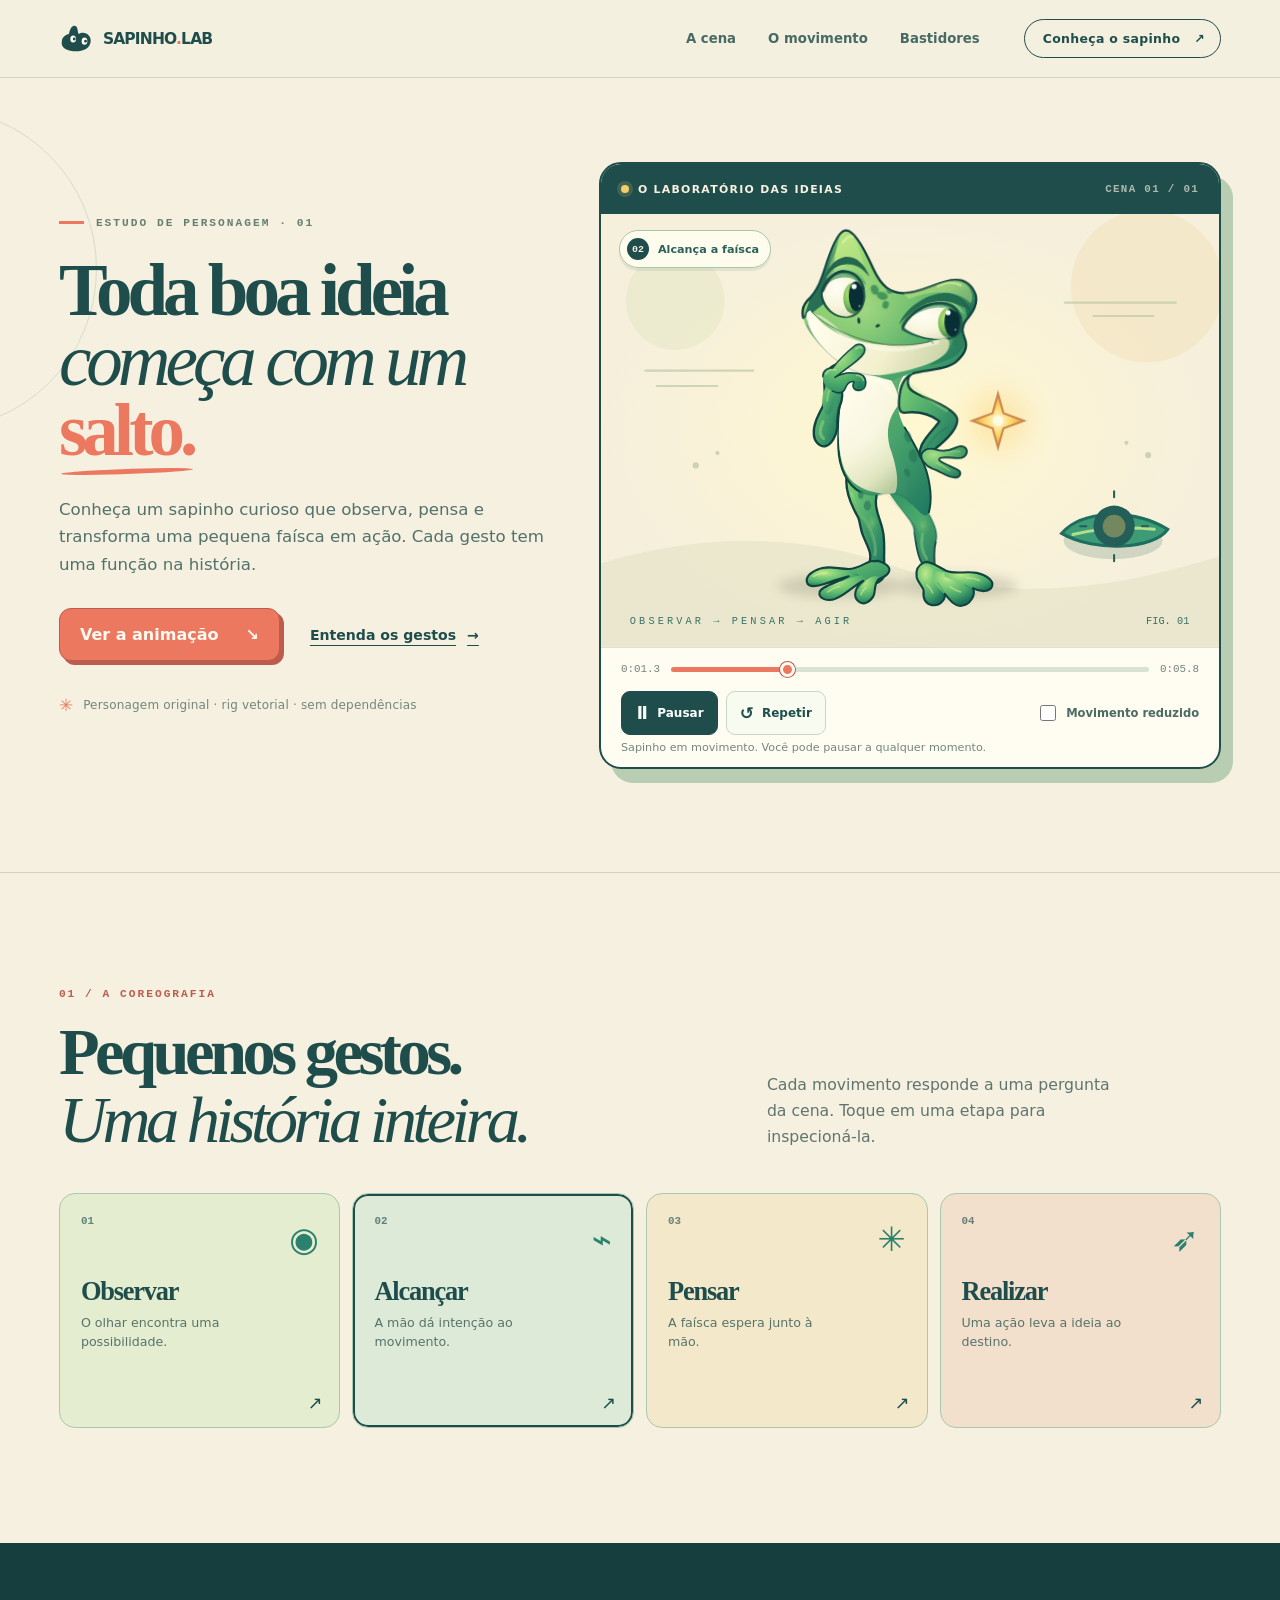
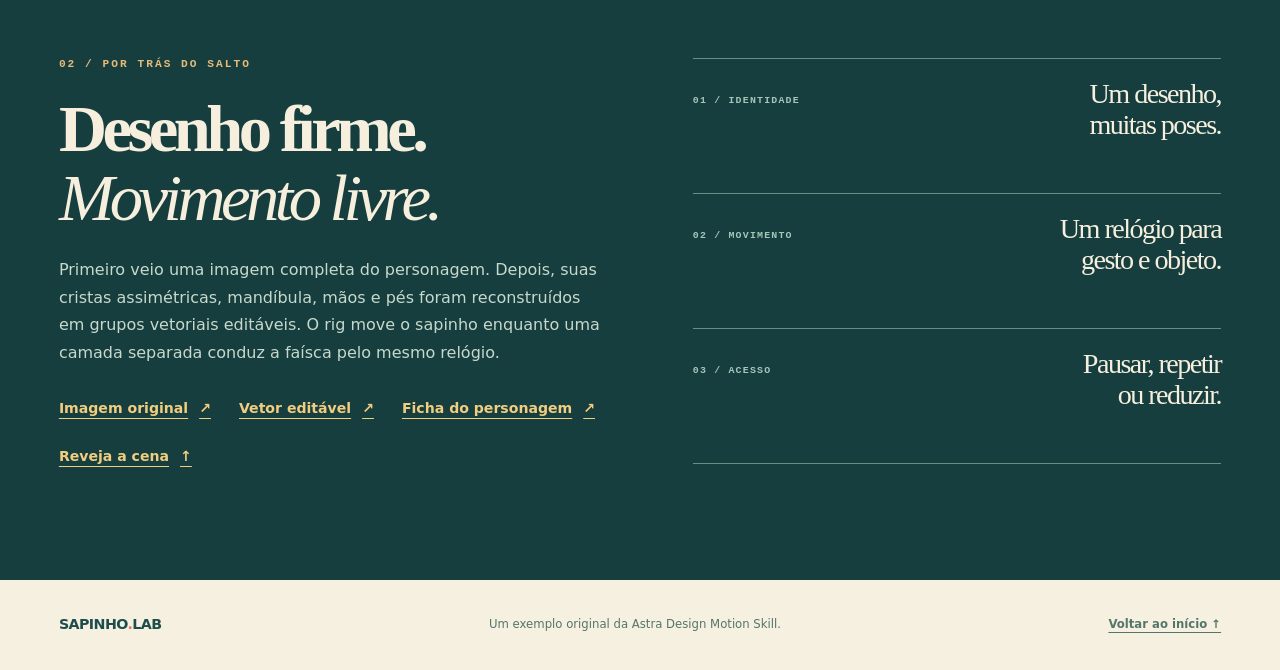
==== assets/frog-example/index.html @ 23b188a2 "Refine character fidelity gate and frog motion example" ====
<!doctype html>
<html lang="pt-BR">
  <head>
    <meta charset="utf-8" />
    <meta name="viewport" content="width=device-width, initial-scale=1" />
    <meta name="theme-color" content="#f5f0df" />
    <meta name="description" content="Exemplo interativo de um sapinho original animado com rig SVG, gestos narrativos e controles acessíveis." />
    <title>O Sapinho das Ideias — exemplo de personagem em movimento</title>
    <link rel="stylesheet" href="styles.css" />
    <script src="frog.js" defer></script>
  </head>
  <body>
    <div class="page-shell">
      <header class="site-header">
        <a class="brand" href="#inicio" aria-label="O Sapinho das Ideias, início">
          <svg class="brand-mark" viewBox="0 0 48 42" aria-hidden="true"><path d="M4 25 C4 18 10 15 14 14 C16 3 21 1 24 3 C27 5 26 12 28 14 C32 11 39 12 42 16 C47 21 45 31 38 35 C29 40 17 39 9 35 C5 33 3 29 4 25Z" fill="#1e4d4c"/><ellipse cx="20" cy="21" rx="4" ry="5" fill="#fffdf0"/><ellipse cx="36" cy="24" rx="4" ry="5" fill="#fffdf0"/><circle cx="21.5" cy="21" r="2" fill="#1e4d4c"/><circle cx="37.5" cy="24" r="2" fill="#1e4d4c"/></svg>
          <span>SAPINHO<span class="brand-dot">.</span>LAB</span>
        </a>
        <nav aria-label="Navegação da página">
          <a href="#cena">A cena</a>
          <a href="#historia">O movimento</a>
          <a href="#bastidores">Bastidores</a>
        </nav>
        <a class="header-link" href="#cena">Conheça o sapinho <span aria-hidden="true">↗</span></a>
      </header>

      <main id="inicio">
        <section class="hero" aria-labelledby="hero-title">
          <div class="hero-copy">
            <p class="eyebrow"><span class="eyebrow-line" aria-hidden="true"></span> ESTUDO DE PERSONAGEM · 01</p>
            <h1 id="hero-title">Toda boa ideia<br /><em>começa com um</em><br /><span>salto.</span></h1>
            <p class="hero-lead">Conheça um sapinho curioso que observa, pensa e transforma uma pequena faísca em ação. Cada gesto tem uma função na história.</p>
            <div class="hero-actions">
              <a class="primary-link" href="#cena">Ver a animação <span aria-hidden="true">↘</span></a>
              <a class="text-link" href="#historia">Entenda os gestos <span aria-hidden="true">→</span></a>
            </div>
            <p class="hero-note"><span class="note-star" aria-hidden="true">✳</span> Personagem original · rig vetorial · sem dependências</p>
          </div>

          <div class="demo-panel" id="cena" aria-labelledby="scene-title">
            <div class="panel-topline">
              <div class="panel-title"><span class="live-dot" aria-hidden="true"></span><span id="scene-title">O laboratório das ideias</span></div>
              <span class="panel-counter">CENA 01 / 01</span>
            </div>

            <div class="scene-frame" id="scene-frame">
              <svg id="frog-scene" viewBox="0 0 600 420" role="img" aria-labelledby="frog-title frog-desc" preserveAspectRatio="xMidYMid meet">
                <title id="frog-title">Sapinho premium animado</title>
                <desc id="frog-desc">Um sapinho original de cristas oculares assimétricas, corpo esguio e pés palmados pensa, alcança uma faísca e a lança até um alvo em forma de folha.</desc>
                <defs>
                  <radialGradient id="stage-glow"><stop offset="0" stop-color="#fff8d0"/><stop offset="1" stop-color="#f6efdc"/></radialGradient>
                  <linearGradient id="head-green" x1="0" x2="1" y1="0" y2="1"><stop offset="0" stop-color="#b4e987"/><stop offset="0.55" stop-color="#72ca8b"/><stop offset="1" stop-color="#4dab7e"/></linearGradient>
                  <linearGradient id="body-green" x1="0" x2="1" y1="0" y2="1"><stop offset="0" stop-color="#68c58a"/><stop offset="1" stop-color="#2f9475"/></linearGradient>
                  <radialGradient id="idea-glow"><stop offset="0" stop-color="#fffbe0"/><stop offset="0.5" stop-color="#ffd968"/><stop offset="1" stop-color="#e69a42"/></radialGradient>
                  <filter id="idea-halo" x="-150%" y="-150%" width="400%" height="400%"><feGaussianBlur stdDeviation="13"/></filter>
                  <filter id="floor-blur" x="-50%" y="-100%" width="200%" height="300%"><feGaussianBlur stdDeviation="8"/></filter>

                  <!-- PREMIUM_DEFS_START: generated from premium-frog.svg -->
<linearGradient id="head-fill" x1=".13" y1=".06" x2=".84" y2=".95"><stop stop-color="#c9ed8a"/><stop offset=".24" stop-color="#91d36f"/><stop offset=".64" stop-color="#5eb56b"/><stop offset="1" stop-color="#258d67"/></linearGradient>
    <linearGradient id="torso-fill" x1=".14" y1="0" x2=".9" y2="1"><stop stop-color="#7dc778"/><stop offset=".54" stop-color="#4aa56c"/><stop offset="1" stop-color="#217b61"/></linearGradient>
    <linearGradient id="limb-fill" x1="0" y1="0" x2=".94" y2="1"><stop stop-color="#82d575"/><stop offset=".53" stop-color="#49a66b"/><stop offset="1" stop-color="#176d60"/></linearGradient>
    <linearGradient id="right-leg-fill" x1=".1" y1="0" x2=".9" y2="1"><stop stop-color="#2b8d63"/><stop offset=".5" stop-color="#4aa96c"/><stop offset="1" stop-color="#277a60"/></linearGradient>
    <linearGradient id="right-inner-contour" gradientUnits="userSpaceOnUse" x1="0" y1="690" x2="0" y2="825"><stop stop-color="#10443f" stop-opacity="0"/><stop offset=".58" stop-color="#10443f" stop-opacity=".22"/><stop offset="1" stop-color="#10443f" stop-opacity=".9"/></linearGradient>
    <linearGradient id="cream-fill" gradientUnits="userSpaceOnUse" x1="345" y1="255" x2="650" y2="420"><stop stop-color="#fffdeb"/><stop offset=".53" stop-color="#f3f0ce"/><stop offset="1" stop-color="#c4d0a3"/></linearGradient>
    <linearGradient id="belly-fill" gradientUnits="userSpaceOnUse" x1="392" y1="472" x2="571" y2="640"><stop stop-color="#fffbe9"/><stop offset=".45" stop-color="#f2f0cf"/><stop offset=".79" stop-color="#d4dcae"/><stop offset="1" stop-color="#a9bf8b"/></linearGradient>
    <radialGradient id="eye-fill" cx=".36" cy=".32" r=".86"><stop stop-color="#fffef4"/><stop offset=".52" stop-color="#f8f5dc"/><stop offset="1" stop-color="#d8dcb7"/></radialGradient>
    <radialGradient id="iris-fill" cx=".35" cy=".34" r=".75"><stop stop-color="#bce47b"/><stop offset=".55" stop-color="#78bb59"/><stop offset="1" stop-color="#346d4b"/></radialGradient>
    <linearGradient id="lid-volume" x1="0" y1="0" x2="0" y2="1"><stop stop-color="#a5df8b"/><stop offset=".54" stop-color="#70bf75"/><stop offset="1" stop-color="#2a7959"/></linearGradient>
    <radialGradient id="head-relief" gradientUnits="userSpaceOnUse" cx="462" cy="233" r="328"><stop stop-color="#d4ee99" stop-opacity=".45"/><stop offset=".57" stop-color="#84c873" stop-opacity=".13"/><stop offset="1" stop-color="#115d52" stop-opacity=".55"/></radialGradient>
    <linearGradient id="left-crest-volume" gradientUnits="userSpaceOnUse" x1="352" y1="104" x2="459" y2="96"><stop stop-color="#0e594e" stop-opacity=".81"/><stop offset=".45" stop-color="#267d5e" stop-opacity=".46"/><stop offset="1" stop-color="#bde88b" stop-opacity="0"/></linearGradient>
    <linearGradient id="right-crest-volume" gradientUnits="userSpaceOnUse" x1="706" y1="251" x2="673" y2="157"><stop stop-color="#0b564c" stop-opacity=".72"/><stop offset=".56" stop-color="#2a7959" stop-opacity=".34"/><stop offset="1" stop-color="#bde88b" stop-opacity="0"/></linearGradient>
    <radialGradient id="hand-relief" gradientUnits="userSpaceOnUse" cx="393" cy="390" r="89"><stop stop-color="#c7ed93" stop-opacity=".63"/><stop offset=".54" stop-color="#7fd27d" stop-opacity=".12"/><stop offset="1" stop-color="#0f6a55" stop-opacity=".47"/></radialGradient>
    <radialGradient id="left-hand-fill" cx=".34" cy=".22" r=".9"><stop stop-color="#b8e888"/><stop offset=".48" stop-color="#62bc70"/><stop offset="1" stop-color="#20845f"/></radialGradient>
    <radialGradient id="left-finger-fill" cx=".27" cy=".22" r=".88"><stop stop-color="#c9ed98"/><stop offset=".53" stop-color="#63bc70"/><stop offset="1" stop-color="#1a795e"/></radialGradient>
    <radialGradient id="right-hand-fill" cx=".28" cy=".2" r=".9"><stop stop-color="#a4df86"/><stop offset=".52" stop-color="#58b06d"/><stop offset="1" stop-color="#277b60"/></radialGradient>
    <radialGradient id="toe-fill" cx=".33" cy=".2" r=".82"><stop stop-color="#c4eb8b"/><stop offset=".31" stop-color="#83d17a"/><stop offset=".68" stop-color="#4dac6b"/><stop offset="1" stop-color="#1d755c"/></radialGradient>
    <radialGradient id="toe-shadow" cx=".48" cy=".15" r=".9"><stop stop-color="#0f6154" stop-opacity="0"/><stop offset=".52" stop-color="#175c50" stop-opacity=".08"/><stop offset="1" stop-color="#0c483f" stop-opacity=".42"/></radialGradient>
    <radialGradient id="knee-relief"><stop stop-color="#a8df80" stop-opacity=".65"/><stop offset=".55" stop-color="#74bf6e" stop-opacity=".23"/><stop offset="1" stop-color="#1e755d" stop-opacity="0"/></radialGradient>
    <radialGradient id="belly-light" gradientUnits="userSpaceOnUse" cx="453" cy="540" r="252"><stop stop-color="#fffef1" stop-opacity=".9"/><stop offset=".47" stop-color="#fffef1" stop-opacity=".46"/><stop offset="1" stop-color="#fffef1" stop-opacity="0"/></radialGradient>
    <filter id="ground-soft" x="-30%" y="-150%" width="160%" height="400%"><feGaussianBlur stdDeviation="14"/></filter>
    <path id="head-outline" d="M313 205 C341 181 352 148 366 106 C380 66 398 26 415 27 C437 26 462 76 483 126 C504 174 526 188 558 190 C606 193 652 158 692 159 C719 158 736 175 743 197 C750 221 735 242 718 262 C705 278 706 292 714 310 C722 333 711 350 690 368 C670 383 622 388 581 395 C557 399 541 406 528 413 C499 407 476 398 454 390 C426 379 397 366 374 345 C340 316 309 281 302 249 C298 230 301 218 313 205Z"/>
    <clipPath id="head-clip"><use href="#head-outline"/></clipPath>
    <clipPath id="foot-left-clip"><path d="M475 875 C457 881 443 895 419 895 C391 895 365 885 340 897 C318 906 309 919 313 930 C317 943 338 941 357 934 C376 927 402 919 419 914 C385 932 346 941 345 956 C343 971 365 980 387 971 C409 963 433 937 457 925 C435 941 430 966 445 978 C458 989 474 979 483 964 C489 951 483 932 497 920 C508 916 518 910 522 902 C529 889 509 877 494 874Z"/></clipPath>
    <clipPath id="foot-right-clip"><path d="M611 877 C594 885 589 900 592 915 C596 931 609 939 610 949 C608 969 615 983 632 986 C651 989 666 973 664 957 C679 975 691 990 707 987 C729 985 744 960 736 942 C756 953 780 952 785 936 C789 922 770 908 745 903 C718 898 690 908 667 898 C646 888 629 873 611 877Z"/></clipPath>
                <!-- PREMIUM_DEFS_END -->
                </defs>

                <rect width="600" height="420" fill="url(#stage-glow)"/>
                <path d="M0 339 Q150 294 285 342 T600 332 V420 H0Z" fill="#e8e5ca" opacity=".72"/>
                <circle cx="72" cy="84" r="48" fill="#e8eacb" opacity=".7"/>
                <circle cx="530" cy="70" r="74" fill="#f3e4bd" opacity=".58"/>
                <path d="M43 152H148 M54 167H113 M450 86H558 M478 99H536" stroke="#bec9a8" stroke-width="2" stroke-linecap="round" opacity=".7"/>
                <g fill="#b8c6aa" opacity=".7"><circle cx="92" cy="244" r="3"/><circle cx="113" cy="232" r="2"/><circle cx="510" cy="222" r="2"/><circle cx="531" cy="234" r="3"/></g>

                <g id="target" transform="translate(497 310)">
                  <circle id="target-glow" r="43" fill="#f8d46d" opacity=".7" filter="url(#idea-halo)"/>
                  <ellipse cy="7" rx="48" ry="18" fill="#215e56" opacity=".18"/>
                  <path d="M-50 0 C-30-23 20-24 53-4 C40 15-17 19-50 0Z" fill="#3d9b76" stroke="#1e6f60" stroke-width="3"/>
                  <path d="M-39 1 Q0-8 40-4" fill="none" stroke="#b3df8c" stroke-width="3" stroke-linecap="round"/>
                  <circle cx="1" cy="-7" r="20" fill="#245e59"/>
                  <circle id="target-core" cx="1" cy="-7" r="11" fill="#f4cd67" opacity="1"/>
                  <path d="M1-41V-35 M1 21V27 M-32-7H-26 M28-7H34" stroke="#275e58" stroke-width="2" stroke-linecap="round"/>
                </g>

                <!-- PREMIUM_CHARACTER_START: generated from premium-frog.svg -->
<g id="premium-position" transform="translate(81 5) scale(.38)">
<g id="ground-shadow" aria-hidden="true"><ellipse cx="397" cy="937" rx="158" ry="30" fill="#4b5147" opacity=".19" filter="url(#ground-soft)"/><ellipse cx="698" cy="937" rx="153" ry="30" fill="#4b5147" opacity=".19" filter="url(#ground-soft)"/></g>

  <g id="premium-character" data-viewbox="0 0 1024 1024">
  <g id="premium-leg-left" data-pivot-x="452" data-pivot-y="658">
    <path d="M412 664 C410 697 425 732 443 763 C449 779 448 793 456 810 C468 838 478 852 473 874 C470 887 458 892 455 907 C451 926 464 941 483 933 C506 926 515 911 511 890 C507 862 513 827 506 797 C500 765 484 744 488 716 C493 685 486 666 468 651Z" fill="url(#limb-fill)" stroke="#10443f" stroke-width="6" stroke-linejoin="round"/>
    <path d="M426 700 C429 727 447 756 462 773 C478 799 489 832 486 857" fill="none" stroke="#b3e885" stroke-width="8" stroke-linecap="round" opacity=".32"/>
    <ellipse cx="479" cy="776" rx="21" ry="31" fill="url(#knee-relief)" opacity=".56"/>
    <path d="M426 706 C437 737 459 758 472 787 C487 817 489 837 483 861 C475 833 463 811 447 780 C434 751 429 728 426 706Z" fill="#155e52" opacity=".18"/>
    <g id="premium-foot-left" data-pivot-x="476" data-pivot-y="890" transform="translate(0 -1)">
      <path id="foot-left-shape" d="M475 875 C457 881 443 895 419 895 C391 895 365 885 340 897 C318 906 309 919 313 930 C317 943 338 941 357 934 C376 927 402 919 419 914 C385 932 346 941 345 956 C343 971 365 980 387 971 C409 963 433 937 457 925 C435 941 430 966 445 978 C458 989 474 979 483 964 C489 951 483 932 497 920 C508 916 518 910 522 902 C529 889 509 877 494 874Z" fill="url(#limb-fill)"/>
      <g clip-path="url(#foot-left-clip)">
        <path d="M310 924 C316 903 348 894 380 896 C414 897 441 902 446 912 C421 926 381 939 346 941 C325 944 309 937 310 924Z" fill="url(#toe-fill)"/>
        <path d="M343 959 C349 943 386 931 426 917 C451 908 471 912 473 926 C463 943 430 971 398 979 C373 986 347 976 343 959Z" fill="url(#toe-fill)"/>
        <path d="M436 966 C439 941 463 918 484 913 C505 910 512 928 503 946 C496 962 488 983 469 986 C452 990 439 983 436 966Z" fill="url(#toe-fill)"/>
        <path d="M306 897 H530 V990 H306Z" fill="url(#toe-shadow)" opacity=".35"/>
        <path d="M329 914 Q347 905 363 907 M366 954 Q381 943 396 940 M451 960 Q455 949 463 943" fill="none" stroke="#dcf2a3" stroke-width="4.5" stroke-linecap="round" opacity=".51"/>
      </g>
      <path d="M475 875 C457 881 443 895 419 895 C391 895 365 885 340 897 C318 906 309 919 313 930 C317 943 338 941 357 934 C376 927 402 919 419 914 C385 932 346 941 345 956 C343 971 365 980 387 971 C409 963 433 937 457 925 C435 941 430 966 445 978 C458 989 474 979 483 964 C489 951 483 932 497 920 C508 916 518 910 522 902 C529 889 509 877 494 874Z" fill="none" stroke="#10443f" stroke-width="5.4" stroke-linejoin="round"/>
      <path d="M423 914 Q410 923 399 927 M463 925 Q452 935 445 945" fill="none" stroke="#205f51" stroke-width="3" stroke-linecap="round" opacity=".3"/>
    </g>
  </g>

  <g id="premium-leg-right" data-pivot-x="577" data-pivot-y="660">
    <path d="M508 680 C522 702 538 723 552 741 C571 764 590 782 586 801 C592 830 592 854 606 878 C616 896 605 909 611 924 C624 943 645 929 641 907 C638 879 635 848 641 824 C649 801 636 776 625 756 C623 726 626 686 606 661Z" fill="url(#right-leg-fill)"/>
    <path d="M508 690 C522 711 538 728 552 741 C571 764 590 782 586 801 C592 830 592 854 606 878 C616 896 605 909 611 924" fill="none" stroke="url(#right-inner-contour)" stroke-width="4.6" stroke-linecap="round"/>
    <path d="M641 907 C638 879 635 848 641 824" fill="none" stroke="#10443f" stroke-width="5" stroke-linecap="round" opacity=".85"/>
    <path d="M641 824 C647 805 639 780 625 756" fill="none" stroke="#125f50" stroke-width="5" stroke-linecap="round" opacity=".42"/>
    <path d="M607 805 Q601 844 618 866" fill="none" stroke="#b5e98c" stroke-width="8" stroke-linecap="round" opacity=".3"/>
    <ellipse cx="608" cy="782" rx="25" ry="34" fill="url(#knee-relief)" opacity=".61"/>
    <path d="M551 742 C575 763 595 783 597 805 C596 835 603 866 615 886 C602 871 590 849 588 819 C586 786 570 764 551 742Z" fill="#0e6456" opacity=".19"/>
    <g id="premium-foot-right" data-pivot-x="609" data-pivot-y="892" transform="translate(1 -1)">
      <path id="foot-right-shape" d="M611 877 C594 885 589 900 592 915 C596 931 609 939 610 949 C608 969 615 983 632 986 C651 989 666 973 664 957 C679 975 691 990 707 987 C729 985 744 960 736 942 C756 953 780 952 785 936 C789 922 770 908 745 903 C718 898 690 908 667 898 C646 888 629 873 611 877Z" fill="url(#limb-fill)"/>
      <g clip-path="url(#foot-right-clip)">
        <path d="M603 885 C619 881 639 891 650 909 C661 925 666 952 660 971 C654 992 627 997 613 979 C603 967 605 945 596 926 C586 907 591 891 603 885Z" fill="url(#toe-fill)"/>
        <path d="M634 898 C656 897 686 910 713 927 C732 939 746 957 739 970 C732 985 708 990 689 979 C669 967 650 943 634 928Z" fill="url(#toe-fill)"/>
        <path d="M663 896 C691 903 720 901 748 904 C775 907 795 925 786 941 C777 960 753 957 735 947 C714 936 687 922 663 913Z" fill="url(#toe-fill)"/>
        <path d="M586 876 H800 V991 H586Z" fill="url(#toe-shadow)" opacity=".33"/>
        <path d="M619 935 Q629 944 633 954 M678 939 Q691 949 704 952 M720 916 Q739 916 752 922" fill="none" stroke="#d9f0a0" stroke-width="4.5" stroke-linecap="round" opacity=".5"/>
      </g>
      <path d="M611 877 C594 885 589 900 592 915 C596 931 609 939 610 949 C608 969 615 983 632 986 C651 989 666 973 664 957 C679 975 691 990 707 987 C729 985 744 960 736 942 C756 953 780 952 785 936 C789 922 770 908 745 903 C718 898 690 908 667 898 C646 888 629 873 611 877Z" fill="none" stroke="#10443f" stroke-width="5.4" stroke-linejoin="round"/>
      <path d="M660 951 Q654 937 645 929 M735 948 Q725 938 716 934" fill="none" stroke="#1c5d50" stroke-width="3" stroke-linecap="round" opacity=".3"/>
    </g>
  </g>

  <g id="premium-body" data-pivot-x="511" data-pivot-y="543">
    <path d="M410 343 C392 361 393 393 395 438 C394 484 389 544 391 586 C393 635 413 678 447 697 C467 709 488 706 507 701 C535 693 559 705 578 726 C601 750 617 767 623 748 C632 715 627 682 618 649 C608 610 584 574 560 532 C540 496 538 463 543 433 C547 412 558 395 565 387 C532 378 491 362 459 354 C438 349 419 340 410 343Z" fill="url(#torso-fill)"/>
    <path d="M410 343 C392 361 393 393 395 438 C394 484 389 544 391 586 C393 635 413 678 447 697" fill="none" stroke="#10443f" stroke-width="5.5" stroke-linecap="round" stroke-linejoin="round"/>
    <path d="M623 748 C632 715 627 682 618 649 C608 610 584 574 560 532" fill="none" stroke="#10443f" stroke-width="5" stroke-linecap="round"/>
    <path d="M447 696 C469 706 490 706 507 701 C534 693 557 704 578 726" fill="none" stroke="#1d6754" stroke-width="7" stroke-linecap="round" opacity=".22"/>
    <path d="M406 366 C398 404 402 457 397 491" fill="none" stroke="#b4e88f" stroke-width="10" stroke-linecap="round" opacity=".28"/>
    <path d="M403 348 C427 343 466 356 497 382 C528 408 547 439 542 476 C519 508 511 538 522 582 C541 631 547 677 537 698 C524 704 502 702 483 697 C440 688 413 665 402 626 C388 579 391 526 396 477 C395 415 394 368 403 348Z" fill="url(#belly-fill)"/>
    <path d="M413 379 C444 364 473 374 500 398 C519 416 527 439 526 451 C499 417 453 385 413 379Z" fill="#fffef1" opacity=".38"/>
    <path d="M403 348 C427 343 466 356 497 382 C528 408 547 439 542 476 C519 508 511 538 522 582 C541 631 547 677 537 698 C524 704 502 702 483 697 C440 688 413 665 402 626 C388 579 391 526 396 477 C395 415 394 368 403 348Z" fill="url(#belly-light)" opacity=".64"/>
    <path d="M542 479 C522 509 511 542 523 584 C542 631 552 672 540 701 C552 706 560 711 566 716 C571 669 561 626 549 586 C536 547 538 515 551 488Z" fill="#4f9d6a" opacity=".13"/>
    <g id="body-spots" fill="#226e55" opacity=".58"><ellipse cx="568" cy="555" rx="9" ry="15" transform="rotate(-18 568 555)"/><ellipse cx="582" cy="604" rx="11" ry="17" transform="rotate(-8 582 604)"/><ellipse cx="567" cy="647" rx="7" ry="11" transform="rotate(-22 567 647)"/><ellipse cx="449" cy="704" rx="7" ry="11"/><ellipse cx="466" cy="732" rx="9" ry="13"/></g>
  </g>

  <g id="premium-arm-right" data-pivot-x="564" data-pivot-y="412">
    <path d="M583 394 C572 398 566 409 567 421 C567 435 579 444 600 455 C625 468 652 483 670 499 C682 510 686 521 683 529 C677 551 647 575 624 590 C607 604 596 620 586 614 C574 606 583 581 598 565 C617 543 632 532 638 523 C620 506 590 493 556 493 C540 495 536 485 541 457 C545 430 554 404 583 394Z" fill="url(#limb-fill)" stroke="#10443f" stroke-width="6" stroke-linejoin="round"/>
    <path d="M576 427 Q621 470 659 497" fill="none" stroke="#b9eb87" stroke-width="9" stroke-linecap="round" opacity=".3"/>
    <path d="M597 590 Q621 558 654 541" fill="none" stroke="#1c755e" stroke-width="5" stroke-linecap="round" opacity=".4"/>
    <g id="premium-hand-right" data-pivot-x="610" data-pivot-y="566">
      <path d="M585 602 C593 590 608 588 622 594 C640 602 656 601 674 594 C689 588 701 594 701 605 C701 617 689 623 676 621 C661 619 648 615 634 616 C628 617 626 621 633 626 C646 636 663 643 675 652 C684 660 677 672 664 670 C644 667 629 650 609 642 C591 633 581 614 585 602Z" fill="url(#right-hand-fill)" stroke="#10443f" stroke-width="4.7" stroke-linejoin="round"/>
      <path d="M638 616 Q657 617 673 621" fill="none" stroke="#1c6b55" stroke-width="2.4" stroke-linecap="round" opacity=".45"/>
      <path d="M651 603 Q670 602 683 605 M620 628 Q639 639 652 651" fill="none" stroke="#bce98d" stroke-width="3.5" stroke-linecap="round" opacity=".48"/>
    </g>
  </g>

  <g id="premium-arm-right-bridge" data-pivot-x="564" data-pivot-y="412" data-fingertip-x="719" data-fingertip-y="530" opacity="0">
    <path d="M550 394 C564 385 580 393 590 408 C608 433 622 452 641 468 C650 477 653 488 655 497 C671 502 685 508 701 514 C712 518 720 525 717 534 C714 544 703 545 691 539 C668 528 647 523 626 511 C599 496 573 466 554 439 C539 418 537 402 550 394Z" fill="url(#limb-fill)" stroke="#10443f" stroke-width="5.5" stroke-linejoin="round"/>
    <path d="M565 406 C580 426 606 465 637 480 C648 485 672 509 700 521" fill="none" stroke="#b8e989" stroke-width="8" stroke-linecap="round" opacity=".33"/>
    <path d="M621 480 C639 495 652 505 671 514" fill="none" stroke="#1b7259" stroke-width="3.5" stroke-linecap="round" opacity=".28"/>
    <g id="premium-hand-right-bridge" data-pivot-x="699" data-pivot-y="522">
      <path d="M686 515 C694 506 704 508 712 514 C721 510 731 516 731 524 C732 532 725 538 717 535 C714 537 716 541 721 546 C726 551 722 557 716 556 C708 555 703 549 698 543 C687 541 681 532 683 523 C683 519 684 517 686 515Z" fill="url(#right-hand-fill)" stroke="#10443f" stroke-width="4.3" stroke-linejoin="round"/>
      <path d="M692 515 Q701 510 712 518" fill="none" stroke="#c6ec93" stroke-width="3.5" stroke-linecap="round" opacity=".44"/>
    </g>
  </g>

  <g id="premium-arm-right-reach" data-pivot-x="564" data-pivot-y="412" data-fingertip-x="765" data-fingertip-y="422" opacity="0">
    <path d="M551 393 C566 385 581 394 594 410 C615 434 633 450 653 453 C674 455 697 439 719 422 C734 413 744 421 744 434 C744 446 735 452 720 458 C697 471 674 482 652 478 C624 474 602 457 579 443 C558 429 541 412 551 393Z" fill="url(#limb-fill)" stroke="#10443f" stroke-width="5.5" stroke-linejoin="round"/>
    <path d="M570 406 C596 434 629 457 653 460 C680 460 704 443 729 430" fill="none" stroke="#b6e88a" stroke-width="8" stroke-linecap="round" opacity=".4"/>
    <path d="M597 451 C620 469 642 481 664 475" fill="none" stroke="#16664f" stroke-width="5" stroke-linecap="round" opacity=".28"/>
    <g id="premium-hand-right-reach" data-pivot-x="725" data-pivot-y="434">
      <path d="M709 424 C718 413 730 410 741 415 C749 410 761 415 765 423 C769 431 761 438 753 437 C750 439 753 443 759 448 C765 453 765 458 760 461 C753 464 746 455 741 450 C731 454 719 451 712 442 C707 436 706 429 709 424Z" fill="url(#right-hand-fill)" stroke="#10443f" stroke-width="4.5" stroke-linejoin="round"/>
      <path d="M717 422 Q732 415 748 421" fill="none" stroke="#c6ec93" stroke-width="4" stroke-linecap="round" opacity=".46"/>
    </g>
  </g>

  <g id="premium-arm-left" data-pivot-x="391" data-pivot-y="374">
    <path d="M386 371 C365 378 353 397 354 418 C354 441 359 458 350 480 C337 505 326 527 328 551 C329 569 343 583 357 581 C373 578 386 554 388 532 C387 509 390 485 398 466 C404 443 397 420 389 397 C386 385 386 376 386 371Z" fill="url(#limb-fill)" stroke="#10443f" stroke-width="6" stroke-linejoin="round"/>
    <path d="M370 402 Q358 430 361 450 M351 519 Q337 551 353 561" fill="none" stroke="#b9e988" stroke-width="8" stroke-linecap="round" opacity=".36"/>
  </g>

  <g id="premium-head" data-pivot-x="505" data-pivot-y="372">
    <use href="#head-outline" fill="url(#head-fill)"/>
    <use href="#head-outline" fill="url(#head-relief)"/>
    <path d="M302 248 C298 230 301 218 313 205 C341 181 352 148 366 106 C380 66 398 26 415 27 C437 26 462 76 483 126 C504 174 526 188 558 190 C606 193 652 158 692 159 C719 158 736 175 743 197 C750 221 735 242 718 262 C705 278 706 292 714 310 C722 333 711 350 690 368 C663 388 616 387 581 395" fill="none" stroke="#103f3d" stroke-width="6" stroke-linecap="round" stroke-linejoin="round"/>
    <g clip-path="url(#head-clip)">
      <path d="M301 253 C332 178 349 87 404 30 C379 95 376 148 397 186 C370 200 338 229 301 253Z" fill="url(#left-crest-volume)"/>
      <path d="M555 192 C619 171 681 149 719 166 C749 179 753 220 718 268 C728 225 698 193 657 191 C618 191 583 202 555 192Z" fill="url(#right-crest-volume)"/>
      <path d="M363 145 C377 93 407 41 425 40 C442 42 451 85 461 123 C432 92 401 111 379 173Z" fill="#d0ef8f" opacity=".35"/>
      <path d="M559 190 C618 164 673 149 704 161 C730 173 741 199 731 219 C696 184 639 180 573 205Z" fill="#d4ed8a" opacity=".42"/>
      <path d="M329 271 C348 326 395 360 434 376 L391 379 C349 347 309 305 301 264Z" fill="#155e55" opacity=".3"/>
      <path d="M689 254 C698 284 722 304 709 330 C695 357 657 369 619 377 L664 348 C690 323 681 289 689 254Z" fill="#145c51" opacity=".38"/>
      <g id="head-spots" fill="#287e52" opacity=".72"><ellipse cx="486" cy="180" rx="10" ry="13" transform="rotate(-24 486 180)"/><ellipse cx="505" cy="196" rx="14" ry="10" transform="rotate(18 505 196)"/><ellipse cx="526" cy="180" rx="9" ry="11" transform="rotate(32 526 180)"/><ellipse cx="513" cy="219" rx="8" ry="10" transform="rotate(17 513 219)"/><ellipse cx="680" cy="286" rx="7" ry="10"/><ellipse cx="698" cy="300" rx="8" ry="12"/><ellipse cx="692" cy="318" rx="7" ry="9"/></g>
    </g>
    <path d="M354 161 C363 126 382 102 407 96 C436 89 461 112 473 146 C452 120 434 111 410 114 C385 116 366 134 354 161Z" fill="#1b5f4b" opacity=".93"/>
    <path d="M356 173 C367 137 389 117 413 120 C439 123 459 143 464 169 C448 147 429 136 407 137 C384 138 368 153 356 173Z" fill="url(#lid-volume)" opacity=".95"/>
    <path d="M546 270 C563 228 615 194 659 192 C692 190 723 209 731 240 C706 223 681 212 649 216 C604 221 571 242 546 270Z" fill="#1f684f" opacity=".92"/>
    <path d="M551 272 C572 236 617 212 654 212 C681 211 705 224 716 247 C688 229 666 225 638 228 C603 232 572 249 551 272Z" fill="url(#lid-volume)" opacity=".85"/>
    <g id="premium-eye-left" data-pivot-x="402" data-pivot-y="190">
      <path d="M349 177 C362 143 390 126 412 129 C446 132 464 164 462 199 C458 230 441 250 412 251 C384 251 361 233 352 211 C346 196 346 188 349 177Z" fill="#164e43" opacity=".88"/>
      <path d="M355 179 C366 149 388 137 409 138 C438 140 455 166 454 195 C453 223 436 246 413 247 C388 247 369 232 358 209 C353 198 351 188 355 179Z" fill="url(#eye-fill)"/>
      <g id="premium-pupil-left"><ellipse cx="427" cy="200" rx="25" ry="39" fill="url(#iris-fill)"/><ellipse cx="435" cy="195" rx="19" ry="38" fill="#092f36"/><circle cx="430" cy="170" r="6.5" fill="#fff"/><circle cx="443" cy="220" r="2.5" fill="#d7efd4" opacity=".62"/></g>
      <path d="M353 179 C367 149 388 134 411 135 C437 137 453 157 456 177 C444 154 426 147 409 147 C383 147 364 161 353 179Z" fill="#4d9e62" opacity=".77"/>
      <path id="premium-lid-left" d="M350 185 C365 133 427 123 450 172 C442 173 432 178 421 185 C397 193 372 192 350 185Z" fill="#7ac77a" stroke="#175947" stroke-width="4" opacity="0"/>
    </g>
    <g id="premium-eye-right" data-pivot-x="608" data-pivot-y="253">
      <path d="M552 275 C570 234 618 210 662 214 C697 217 711 247 710 277 C707 305 678 316 639 312 C602 309 570 296 553 284Z" fill="#185044" opacity=".84"/>
      <path d="M560 273 C578 239 620 219 660 223 C687 227 701 249 700 274 C697 300 674 310 639 308 C604 305 576 292 561 280Z" fill="url(#eye-fill)"/>
      <g id="premium-pupil-right"><ellipse cx="670" cy="267" rx="27" ry="38" fill="url(#iris-fill)"/><ellipse cx="679" cy="266" rx="20" ry="37" fill="#092f36"/><circle cx="669" cy="241" r="6.5" fill="#fff"/><circle cx="687" cy="285" r="2.5" fill="#d7efd4" opacity=".62"/></g>
      <path d="M554 275 C573 236 617 215 660 217 C685 218 704 232 707 251 C687 233 663 226 639 229 C601 233 573 251 554 275Z" fill="#3b9b62" opacity=".66"/>
      <path id="premium-lid-right" d="M559 274 C582 228 649 210 700 250 C666 253 627 263 594 277 C576 283 563 281 559 274Z" fill="#65b86e" stroke="#175947" stroke-width="4" opacity="0"/>
    </g>
    <path d="M354 181 C370 143 393 128 414 132 C437 135 451 151 458 177" fill="none" stroke="#153d3b" stroke-width="5.4" stroke-linecap="round" opacity=".82"/>
    <path d="M558 274 C583 231 629 214 659 218 C681 220 697 233 703 255" fill="none" stroke="#153d3b" stroke-width="5.4" stroke-linecap="round" opacity=".82"/>
    <path id="premium-jaw" d="M321 230 C365 291 437 318 526 322 C574 324 598 321 624 315 C638 311 656 306 668 309 C677 312 676 331 665 344 C642 369 596 381 554 390 C529 395 509 397 489 399 C450 399 421 385 388 360 C351 331 318 291 312 258 C308 240 312 231 321 230Z" fill="url(#cream-fill)"/>
    <path id="premium-jaw-outline" d="M312 254 C316 289 351 332 388 360 C419 385 449 399 489 399" fill="none" stroke="#145047" stroke-width="2.5" stroke-linecap="round" opacity=".3"/>
    <path d="M326 244 C349 242 372 268 398 289 C436 318 480 332 537 334 C575 335 614 324 644 317" fill="none" stroke="#fffef0" stroke-width="9" stroke-linecap="round" opacity=".5"/>
    <g id="premium-mouth"><path d="M323 233 C366 275 435 311 526 322 C574 324 599 321 622 315" fill="none" stroke="#526e49" stroke-width="2.4" stroke-linecap="round"/><path d="M620 315 Q628 309 632 319" fill="none" stroke="#415f42" stroke-width="2.1" stroke-linecap="round"/></g>
    <g id="premium-mouth-aha" opacity="0"><path d="M517 335 C523 325 545 324 555 334 C564 343 562 361 550 371 C540 379 524 374 518 363 C513 353 513 344 517 335Z" fill="#174940" stroke="#496a48" stroke-width="2.8"/><path d="M526 360 Q538 368 552 359 Q550 371 540 373 Q531 373 526 360Z" fill="#d9917d" opacity=".86"/><path d="M521 339 Q526 333 532 333" fill="none" stroke="#aacb9a" stroke-width="2.8" stroke-linecap="round" opacity=".7"/></g>
    <path id="premium-mouth-think" d="M509 345 Q535 351 553 341" fill="none" stroke="#174840" stroke-width="4" stroke-linecap="round" opacity="0"/>
    <g id="premium-mouth-grin" opacity="0"><path d="M485 334 Q538 374 590 335 Q577 377 540 383 Q506 376 485 334Z" fill="#174840"/><path d="M496 341 Q539 358 579 340" fill="none" stroke="#fffce9" stroke-width="6" stroke-linecap="round"/></g>
    <g id="premium-nostrils" fill="#194b42"><ellipse cx="444" cy="258" rx="4" ry="8" transform="rotate(-5 444 258)"/><ellipse cx="492" cy="272" rx="6" ry="4" transform="rotate(-24 492 272)"/></g>
    <path d="M406 58 Q420 39 431 43 M647 174 Q682 158 706 173" fill="none" stroke="#e2f7ae" stroke-width="6" stroke-linecap="round" opacity=".58"/>
  </g>

  <g id="premium-forearm-left" data-pivot-x="360" data-pivot-y="475">
    <path d="M353 486 C345 466 349 442 361 425 C368 416 376 414 383 418 C393 424 392 434 386 447 C379 466 378 490 366 500 C359 504 355 496 353 486Z" fill="url(#limb-fill)"/>
    <path d="M361 465 Q363 441 374 425" fill="none" stroke="#c2eb8f" stroke-width="6" stroke-linecap="round" opacity=".37"/>
  </g>

  <g id="premium-hand-left" data-pivot-x="417" data-pivot-y="394">
    <path id="premium-hand-left-shape" d="M350 403 C350 389 361 380 374 382 C390 361 415 337 431 324 C443 315 455 321 457 332 C459 344 444 356 428 369 C411 382 393 396 381 405 C399 394 417 391 434 394 C452 396 460 405 460 417 C460 430 453 438 442 438 C430 438 423 428 430 416 C417 413 411 423 407 434 C402 446 388 447 375 440 C358 432 350 419 350 403Z" fill="url(#left-hand-fill)"/>
    <path d="M350 403 C350 389 361 380 374 382 C390 361 415 337 431 324 C443 315 455 321 457 332 C459 344 444 356 428 369 C411 382 393 396 381 405 C399 394 417 391 434 394 C452 396 460 405 460 417 C460 430 453 438 442 438 C430 438 423 428 430 416 C417 413 411 423 407 434 C402 446 388 447 375 440" fill="none" stroke="#10443f" stroke-width="4" stroke-linecap="round" stroke-linejoin="round"/>
    <path d="M432 417 C441 409 453 419 453 427 C452 435 442 439 436 433 C432 430 430 423 432 417Z" fill="#165f4c" opacity=".23"/>
    <path d="M357 397 C364 387 374 383 383 386 M434 332 Q442 324 450 330 M436 399 Q450 399 454 412" fill="none" stroke="#d7ef9e" stroke-width="4" stroke-linecap="round" opacity=".54"/>
  </g>
  </g>
                </g>
                <!-- PREMIUM_CHARACTER_END -->

                <g id="spark" transform="translate(497 303) scale(.72)">
                  <circle r="26" fill="#ffce60" opacity=".38" filter="url(#idea-halo)"/>
                  <path d="M0-25 L5-7 L24 0 L5 7 L0 25 L-5 7 L-24 0 L-5-7Z" fill="url(#idea-glow)" stroke="#cc8950" stroke-width="2"/>
                  <circle r="5" fill="#fffbe1"/>
                </g>
                <g id="spark-bursts" stroke="#e6a348" stroke-width="3" stroke-linecap="round" opacity="0"><path d="M497 260v-11 M497 348v11 M453 303h-11 M541 303h11 M466 272l-9-9 M528 334l9 9 M528 272l9-9 M466 334l-9 9"/></g>
                <g class="scene-caption">
                  <text x="28" y="398" fill="#397267" font-family="monospace" font-size="10" letter-spacing="3">OBSERVAR → PENSAR → AGIR</text>
                  <text x="571" y="398" text-anchor="end" fill="#397267" font-family="monospace" font-size="10">FIG. 01</text>
                </g>
              </svg>
              <div class="beat-chip" id="beat-chip"><span class="chip-index">05</span><span id="beat-text">A ideia encontra seu lugar</span></div>
            </div>

            <div class="timeline-row">
              <span class="time-label" id="current-time">0:05.8</span>
              <input id="scrub" class="scrub" type="range" min="0" max="5800" step="10" value="5800" aria-label="Posição da animação" />
              <span class="time-label">0:05.8</span>
            </div>
            <div class="player-controls">
              <div class="player-actions">
                <button type="button" class="control primary-control" id="play-toggle" aria-label="Reproduzir animação"><span id="play-icon" aria-hidden="true">▶</span><span id="play-label">Reproduzir</span></button>
                <button type="button" class="control" id="replay"><span aria-hidden="true">↺</span><span>Repetir</span></button>
              </div>
              <label class="reduced-label" for="reduced"><input id="reduced" type="checkbox" /><span>Movimento reduzido</span></label>
            </div>
            <p class="player-status" id="player-status" aria-live="polite">A pose final está visível. Ative JavaScript para reproduzir.</p>
          </div>
        </section>

        <section class="story-section" id="historia" aria-labelledby="story-title">
          <div class="section-heading"><span class="section-kicker">01 / A COREOGRAFIA</span><h2 id="story-title">Pequenos gestos.<br /><em>Uma história inteira.</em></h2><p>Cada movimento responde a uma pergunta da cena. Toque em uma etapa para inspecioná-la.</p></div>
          <div class="beat-grid">
            <button class="beat-card" type="button" data-seek="350"><span class="beat-number">01</span><span class="beat-symbol" aria-hidden="true">◉</span><strong>Observar</strong><span>O olhar encontra uma possibilidade.</span><span class="beat-arrow" aria-hidden="true">↗</span></button>
            <button class="beat-card" type="button" data-seek="1600"><span class="beat-number">02</span><span class="beat-symbol" aria-hidden="true">⌁</span><strong>Alcançar</strong><span>A mão dá intenção ao movimento.</span><span class="beat-arrow" aria-hidden="true">↗</span></button>
            <button class="beat-card" type="button" data-seek="2550"><span class="beat-number">03</span><span class="beat-symbol" aria-hidden="true">✳</span><strong>Pensar</strong><span>A faísca espera junto à mão.</span><span class="beat-arrow" aria-hidden="true">↗</span></button>
            <button class="beat-card" type="button" data-seek="4850"><span class="beat-number">04</span><span class="beat-symbol" aria-hidden="true">➶</span><strong>Realizar</strong><span>Uma ação leva a ideia ao destino.</span><span class="beat-arrow" aria-hidden="true">↗</span></button>
          </div>
        </section>

        <section class="method-section" id="bastidores" aria-labelledby="method-title">
          <div class="method-copy"><span class="section-kicker">02 / POR TRÁS DO SALTO</span><h2 id="method-title">Desenho firme.<br /><em>Movimento livre.</em></h2><p>Primeiro veio uma imagem completa do personagem. Depois, suas cristas assimétricas, mandíbula, mãos e pés foram reconstruídos em grupos vetoriais editáveis. O rig move o sapinho enquanto uma camada separada conduz a faísca pelo mesmo relógio.</p><div class="method-links"><a class="text-link" href="concept-master.png">Imagem original <span aria-hidden="true">↗</span></a><a class="text-link" href="premium-frog.svg">Vetor editável <span aria-hidden="true">↗</span></a><a class="text-link" href="character-sheet.svg">Ficha do personagem <span aria-hidden="true">↗</span></a><a class="text-link" href="#cena">Reveja a cena <span aria-hidden="true">↑</span></a></div></div>
          <div class="method-facts" aria-label="Decisões da animação"><div><span>01 / IDENTIDADE</span><strong>Um desenho,<br />muitas poses.</strong></div><div><span>02 / MOVIMENTO</span><strong>Um relógio para<br />gesto e objeto.</strong></div><div><span>03 / ACESSO</span><strong>Pausar, repetir<br />ou reduzir.</strong></div></div>
        </section>
      </main>

      <footer class="site-footer"><span>SAPINHO<span class="brand-dot">.</span>LAB</span><span>Um exemplo original da Astra Design Motion Skill.</span><a href="#inicio">Voltar ao início ↑</a></footer>
    </div>
    <noscript><p class="noscript-note">O personagem permanece visível; ative JavaScript para reproduzir a animação.</p></noscript>
  </body>
</html>
---- assets/frog-example/styles.css ----
:root {
  color-scheme: light;
  --ink: #1e4d4c;
  --ink-deep: #163e3e;
  --muted: #607570;
  --paper: #f5f0df;
  --paper-light: #fffcf2;
  --line: #ccd5bf;
  --coral: #ec785f;
  --coral-dark: #bb5c4e;
  --mint: #cce5bf;
  --sun: #f3cd6d;
  --round: 22px;
}

* { box-sizing: border-box; }
html { scroll-behavior: smooth; }
body { margin: 0; background: var(--paper); color: var(--ink); font-family: Inter, ui-sans-serif, system-ui, -apple-system, BlinkMacSystemFont, "Segoe UI", sans-serif; }
button, input { font: inherit; }
button { cursor: pointer; }
a { color: inherit; }
a, button, input { -webkit-tap-highlight-color: transparent; }
:focus-visible { outline: 3px solid var(--coral); outline-offset: 4px; }
::selection { background: var(--sun); color: var(--ink-deep); }

.page-shell { max-width: 1600px; margin: 0 auto; overflow: clip; }
.site-header { display: flex; align-items: center; gap: 44px; min-height: 78px; padding: 0 clamp(20px, 4.6vw, 72px); border-bottom: 1px solid var(--line); background: rgba(245, 240, 223, .93); position: relative; z-index: 2; }
.brand { display: inline-flex; align-items: center; gap: 10px; text-decoration: none; font-size: .97rem; font-weight: 900; letter-spacing: -.055em; white-space: nowrap; }
.brand-dot { color: var(--coral); }
.brand-mark { width: 34px; height: 30px; display: block; flex: none; }
.site-header nav { display: flex; gap: clamp(22px, 2.5vw, 42px); margin-left: auto; }
.site-header nav a { position: relative; padding: 12px 0; text-decoration: none; font-size: .83rem; font-weight: 700; color: #476b64; }
.site-header nav a::after { content: ""; position: absolute; left: 0; right: 100%; height: 2px; bottom: 5px; background: var(--coral); transition: right .22s ease; }
.site-header nav a:hover::after, .site-header nav a:focus-visible::after { right: 0; }
.header-link { display: inline-flex; align-items: center; gap: 14px; text-decoration: none; font-size: .78rem; letter-spacing: .025em; font-weight: 800; border: 1px solid var(--ink); border-radius: 99px; padding: 11px 15px 11px 18px; transition: background .2s ease, color .2s ease, transform .2s ease; white-space: nowrap; }
.header-link:hover, .header-link:focus-visible { background: var(--ink); color: var(--paper-light); transform: translateY(-2px); }

.hero { display: grid; grid-template-columns: minmax(330px, .88fr) minmax(540px, 1.12fr); align-items: center; gap: clamp(24px, 4vw, 72px); padding: clamp(40px, 6.6vw, 108px) clamp(20px, 4.6vw, 72px) clamp(72px, 8vw, 120px); position: relative; }
.hero::before { content: ""; position: absolute; width: 320px; height: 320px; left: -225px; top: 30px; border: 1px solid #d5dec5; border-radius: 50%; pointer-events: none; }
.hero-copy { position: relative; z-index: 1; }
.eyebrow, .section-kicker { font-family: ui-monospace, SFMono-Regular, Menlo, Consolas, monospace; font-size: .7rem; letter-spacing: .18em; font-weight: 800; }
.eyebrow { display: flex; align-items: center; gap: 12px; margin: 0 0 27px; color: #647f70; }
.eyebrow-line { width: 25px; height: 3px; background: var(--coral); }
h1, h2, p { margin-top: 0; }
h1, h2 { font-family: Georgia, "Times New Roman", serif; font-weight: 700; letter-spacing: -.068em; }
h1 { font-size: clamp(3.35rem, 5.7vw, 6.55rem); line-height: .96; margin-bottom: 30px; }
h1 em, h2 em { font-weight: 400; }
h1 span { display: inline-block; color: var(--coral); position: relative; }
h1 span::after { content: ""; position: absolute; left: 2px; right: 0; bottom: -.12em; height: .075em; background: currentColor; border-radius: 50%; transform: rotate(-2deg); }
.hero-lead { max-width: 510px; color: #52716b; font-size: clamp(1rem, 1.3vw, 1.19rem); line-height: 1.65; margin-bottom: 30px; }
.hero-actions { display: flex; align-items: center; gap: 30px; flex-wrap: wrap; margin-bottom: 34px; }
.primary-link { display: inline-flex; align-items: center; gap: 27px; background: var(--coral); border: 1px solid var(--coral-dark); border-radius: 12px; color: #fffaf1; font-weight: 800; text-decoration: none; padding: 16px 20px; box-shadow: 4px 4px 0 #bb5c4e; transition: transform .2s ease, box-shadow .2s ease, background .2s ease; }
.primary-link:hover, .primary-link:focus-visible { transform: translate(2px, 2px); box-shadow: 2px 2px 0 #bb5c4e; background: #e86d55; }
.primary-link span, .text-link span { display: inline-block; transition: transform .2s ease; }
.primary-link:hover span, .primary-link:focus-visible span { transform: translate(2px, 2px); }
.text-link { display: inline-flex; align-items: center; gap: 11px; font-weight: 800; font-size: .88rem; text-decoration-thickness: 1px; text-underline-offset: 5px; }
.text-link:hover span, .text-link:focus-visible span { transform: translateX(4px); }
.hero-note { display: flex; align-items: center; gap: 10px; margin: 0; color: #71877e; font-size: .75rem; letter-spacing: .015em; }
.note-star { color: var(--coral); font-size: 1.05rem; }

.demo-panel { border: 2px solid var(--ink); border-radius: var(--round); background: var(--paper-light); box-shadow: 12px 14px 0 #b8cdb1; min-width: 0; overflow: hidden; scroll-margin-top: 20px; }
.panel-topline { min-height: 50px; background: var(--ink); color: #f8f1df; display: flex; align-items: center; justify-content: space-between; gap: 15px; padding: 0 20px; font-size: .68rem; font-weight: 800; letter-spacing: .12em; text-transform: uppercase; }
.panel-title { display: flex; align-items: center; gap: 9px; }
.live-dot { width: 8px; height: 8px; border-radius: 50%; background: #f4ce69; box-shadow: 0 0 0 4px #f4ce692b; }
.panel-counter { opacity: .66; font-family: ui-monospace, SFMono-Regular, Menlo, Consolas, monospace; white-space: nowrap; }
.scene-frame { position: relative; background: #f6efdc; }
#frog-scene { display: block; width: 100%; height: auto; aspect-ratio: 600 / 420; }
.beat-chip { position: absolute; top: 16px; left: 18px; display: inline-flex; align-items: center; gap: 9px; padding: 7px 11px 7px 7px; border: 1px solid #a7c6aa; border-radius: 99px; background: rgba(255, 253, 240, .91); backdrop-filter: blur(4px); font-size: .7rem; font-weight: 800; color: #2a6158; box-shadow: 0 3px 0 rgba(39, 91, 83, .09); }
.chip-index { display: grid; place-items: center; width: 22px; height: 22px; border-radius: 50%; background: var(--ink); color: #f7f0df; font-family: ui-monospace, SFMono-Regular, Menlo, Consolas, monospace; font-size: .62rem; }
.timeline-row { display: flex; align-items: center; gap: 11px; border-top: 1px solid #dae3d2; padding: 11px 20px 0; }
.time-label { color: #71867c; font-family: ui-monospace, SFMono-Regular, Menlo, Consolas, monospace; font-size: .68rem; min-width: 28px; }
.scrub { flex: 1; width: 100%; height: 20px; margin: 0; cursor: pointer; appearance: none; background: transparent; }
.scrub::-webkit-slider-runnable-track { height: 5px; background: linear-gradient(to right, var(--coral) 0 var(--progress, 0%), #d9e3d1 var(--progress, 0%) 100%); border-radius: 99px; }
.scrub::-moz-range-track { height: 5px; background: #d9e3d1; border-radius: 99px; }
.scrub::-moz-range-progress { height: 5px; background: var(--coral); border-radius: 99px; }
.scrub::-webkit-slider-thumb { appearance: none; width: 15px; height: 15px; margin-top: -5px; border: 3px solid var(--paper-light); border-radius: 50%; background: var(--coral); box-shadow: 0 0 0 1px var(--coral-dark); }
.scrub::-moz-range-thumb { width: 13px; height: 13px; border: 3px solid var(--paper-light); border-radius: 50%; background: var(--coral); box-shadow: 0 0 0 1px var(--coral-dark); }
.player-controls { display: flex; align-items: center; justify-content: space-between; gap: 14px; flex-wrap: wrap; padding: 12px 20px 6px; }
.player-actions { display: flex; align-items: center; gap: 8px; }
.control { display: inline-flex; align-items: center; justify-content: center; gap: 8px; border: 1px solid #c7d7c7; background: #f8fbef; color: var(--ink); min-height: 44px; padding: 9px 13px; border-radius: 9px; font-size: .75rem; font-weight: 800; transition: transform .18s ease, background .18s ease, border-color .18s ease; }
.control:hover, .control:focus-visible { background: #e7f0dc; border-color: #90bca3; transform: translateY(-2px); }
.control:disabled { cursor: not-allowed; opacity: .55; transform: none; }
.primary-control { background: var(--ink); border-color: var(--ink); color: white; min-width: 97px; }
.primary-control:hover, .primary-control:focus-visible { background: #2d7168; color: white; }
.control [aria-hidden] { font-size: 1.05rem; line-height: 1; min-width: 14px; text-align: center; }
.reduced-label { display: inline-flex; align-items: center; gap: 7px; cursor: pointer; color: #4b6b63; font-size: .72rem; font-weight: 700; min-height: 44px; }
.reduced-label input { width: 16px; height: 16px; accent-color: var(--ink); }
.player-status { min-height: 24px; padding: 0 20px 13px; margin: 0; color: #72877f; font-size: .7rem; }

.story-section { border-top: 1px solid var(--line); padding: clamp(70px, 9vw, 130px) clamp(20px, 4.6vw, 72px) clamp(80px, 9vw, 132px); }
.section-heading { display: grid; grid-template-columns: 1.2fr .8fr; gap: 18px 60px; align-items: end; max-width: 1140px; margin-bottom: 38px; }
.section-kicker { display: block; grid-column: 1 / -1; color: var(--coral-dark); }
.section-heading h2, .method-section h2 { font-size: clamp(2.9rem, 5.2vw, 5.9rem); line-height: 1.03; margin: 0; }
.section-heading p { color: var(--muted); line-height: 1.65; font-size: .98rem; max-width: 360px; margin: 0 0 5px; }
.beat-grid { display: grid; grid-template-columns: repeat(4, 1fr); gap: 12px; }
.beat-card { text-align: left; position: relative; min-height: 235px; padding: 21px; border: 1px solid #aac8ad; border-radius: 16px; background: #e4edcf; color: var(--ink); display: flex; flex-direction: column; align-items: flex-start; transition: transform .22s ease, box-shadow .22s ease, background .22s ease; }
.beat-card:nth-child(2) { background: #dcead7; }
.beat-card:nth-child(3) { background: #f3e9ca; }
.beat-card:nth-child(4) { background: #f2dfcc; }
.beat-card:hover, .beat-card:focus-visible { transform: translateY(-6px); box-shadow: 0 8px 0 #2b6b5e; }
.beat-card[aria-current="step"] { box-shadow: inset 0 0 0 2px var(--ink); }
.beat-number { font-family: ui-monospace, SFMono-Regular, Menlo, Consolas, monospace; font-size: .68rem; font-weight: 800; opacity: .66; }
.beat-symbol { align-self: flex-end; font-size: 2.1rem; margin: -4px 0 20px; line-height: 1; color: #2b806e; transform-origin: center; transition: transform .22s ease; }
.beat-card:hover .beat-symbol, .beat-card:focus-visible .beat-symbol { transform: rotate(-15deg) scale(1.15); }
.beat-card strong { font-family: Georgia, "Times New Roman", serif; font-size: 1.65rem; letter-spacing: -.045em; margin-bottom: 7px; }
.beat-card > span:nth-of-type(3) { color: #57746b; font-size: .79rem; line-height: 1.45; max-width: 170px; }
.beat-arrow { position: absolute; right: 17px; bottom: 14px; font-size: 1.1rem; }

.method-section { display: grid; grid-template-columns: 1.05fr .95fr; background: var(--ink-deep); color: #f6efde; padding: clamp(70px, 9vw, 128px) clamp(20px, 4.6vw, 72px); gap: 50px; }
.method-section .section-kicker { color: #e8ba78; margin-bottom: 25px; }
.method-section h2 { margin-bottom: 24px; }
.method-copy p { max-width: 550px; color: #c7d9cc; line-height: 1.72; }
.method-copy .text-link { color: #f1cd80; margin-top: 18px; }
.method-links { display: flex; align-items: center; gap: 14px 28px; flex-wrap: wrap; }
.method-facts { display: grid; grid-template-columns: 1fr; border-top: 1px solid #649085; }
.method-facts div { display: flex; align-items: baseline; justify-content: space-between; gap: 24px; border-bottom: 1px solid #649085; padding: 20px 0; }
.method-facts span { color: #a5c7b9; font-family: ui-monospace, SFMono-Regular, Menlo, Consolas, monospace; letter-spacing: .12em; font-size: .62rem; font-weight: 800; }
.method-facts strong { text-align: right; font-family: Georgia, "Times New Roman", serif; font-size: clamp(1.45rem, 2.2vw, 2.25rem); line-height: 1.1; letter-spacing: -.055em; font-weight: 400; }
.site-footer { display: flex; align-items: center; justify-content: space-between; gap: 20px; flex-wrap: wrap; min-height: 88px; padding: 22px clamp(20px, 4.6vw, 72px); font-size: .73rem; color: #55756c; }
.site-footer > span:first-child { color: var(--ink); font-size: .89rem; font-weight: 900; letter-spacing: -.04em; }
.site-footer a { text-decoration-thickness: 1px; text-underline-offset: 4px; font-weight: 800; }
.noscript-note { position: fixed; bottom: 15px; left: 15px; right: 15px; z-index: 10; background: var(--ink); color: white; padding: 12px; border-radius: 9px; text-align: center; }

@media (max-width: 1110px) {
  .hero { grid-template-columns: 1fr; gap: 44px; padding-top: 64px; }
  .hero-copy { max-width: 800px; }
  h1 { font-size: clamp(4rem, 8.2vw, 6.3rem); }
  .demo-panel { max-width: 900px; width: 100%; justify-self: center; }
  .site-header nav { margin-left: auto; }
}
@media (max-width: 720px) {
  .site-header { min-height: 68px; gap: 10px; }
  .site-header nav { display: none; }
  .header-link { margin-left: auto; font-size: .69rem; padding: 9px 11px; }
  .header-link span { display: none; }
  .hero { padding-top: 46px; padding-bottom: 76px; }
  h1 { font-size: clamp(3.4rem, 11vw, 5rem); }
  .hero-lead { font-size: 1rem; }
  .hero-actions { gap: 22px; }
  .demo-panel { box-shadow: 6px 7px 0 #b8cdb1; }
  .panel-topline { padding: 0 12px; }
  .panel-counter { display: none; }
  .beat-chip { top: 8px; left: 8px; font-size: .61rem; }
  .timeline-row { padding: 8px 12px 0; }
  .player-controls { padding: 8px 12px 4px; }
  .player-status { padding: 0 12px 12px; }
  .section-heading { grid-template-columns: 1fr; }
  .beat-grid { grid-template-columns: repeat(2, 1fr); }
  .method-section { grid-template-columns: 1fr; gap: 42px; }
}
@media (max-width: 440px) {
  .brand { font-size: .81rem; gap: 7px; }
  .brand-mark { width: 29px; height: 25px; }
  .header-link { font-size: .63rem; }
  h1 { font-size: clamp(3.05rem, 11.6vw, 4rem); }
  .hero-actions { align-items: flex-start; flex-direction: column; gap: 22px; }
  .player-controls { align-items: flex-start; }
  .beat-chip { position: static; margin: 0 0 8px 12px; }
  .scene-caption { display: none; }
  .beat-card { min-height: 215px; padding: 16px; }
  .beat-card strong { font-size: 1.42rem; }
  .beat-symbol { font-size: 1.8rem; }
  .method-facts div { align-items: flex-start; }
  .method-facts strong { font-size: 1.55rem; }
}
@media (prefers-reduced-motion: reduce) {
  *, *::before, *::after { scroll-behavior: auto !important; animation-duration: .01ms !important; transition-duration: .01ms !important; }
}
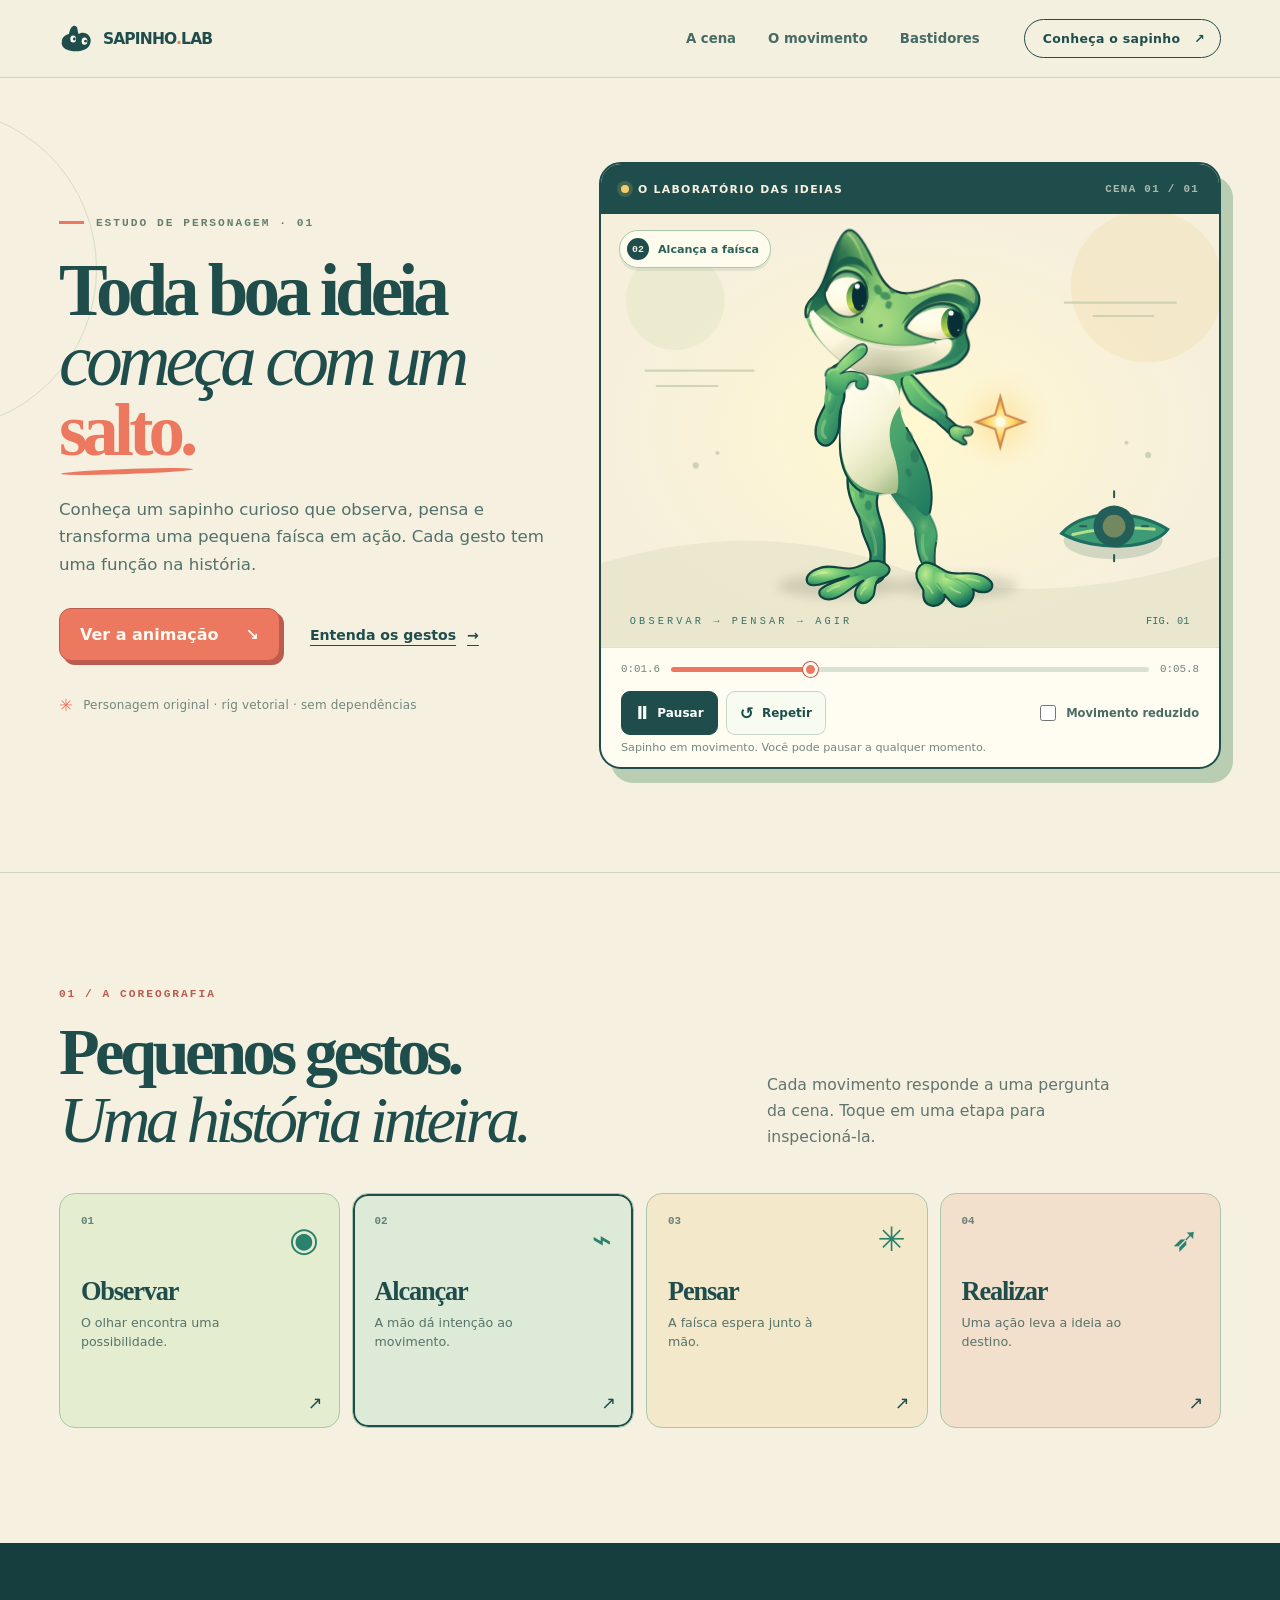
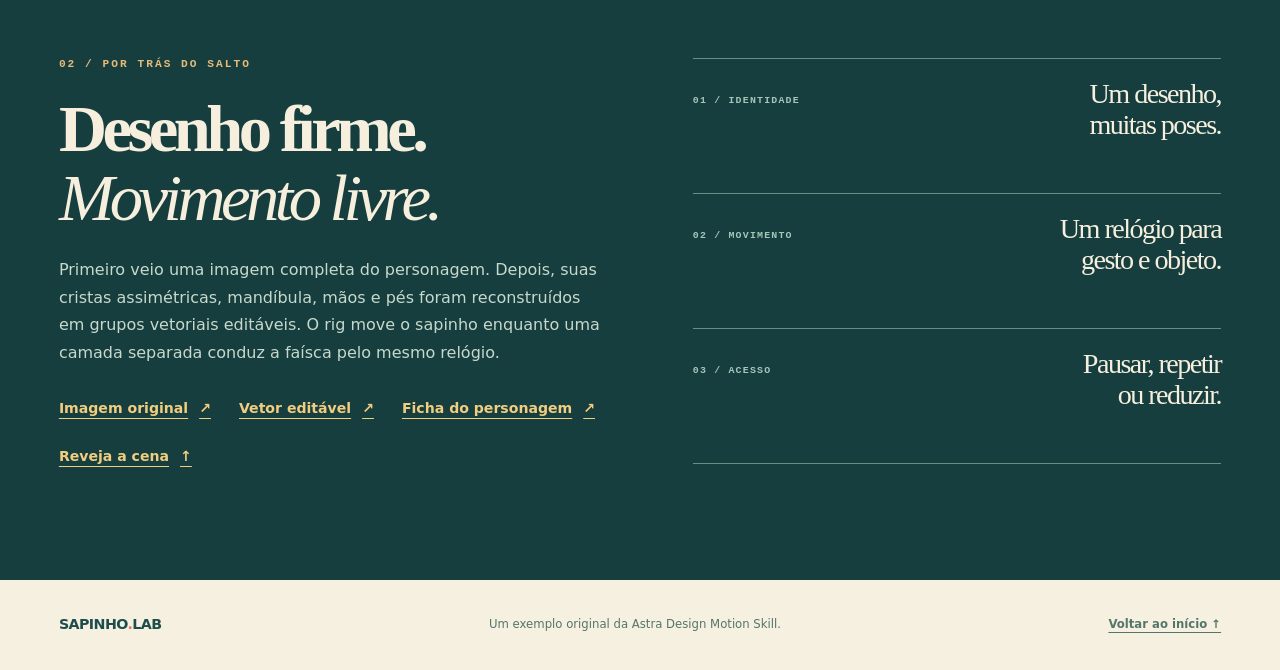
==== commit efb729b4: "Improve frog anatomy and visual comparison evidence" ====
--- a/assets/frog-example/index.html
+++ b/assets/frog-example/index.html
@@ -59,12 +59,12 @@
 <linearGradient id="head-fill" x1=".13" y1=".06" x2=".84" y2=".95"><stop stop-color="#c9ed8a"/><stop offset=".24" stop-color="#91d36f"/><stop offset=".64" stop-color="#5eb56b"/><stop offset="1" stop-color="#258d67"/></linearGradient>
     <linearGradient id="torso-fill" x1=".14" y1="0" x2=".9" y2="1"><stop stop-color="#7dc778"/><stop offset=".54" stop-color="#4aa56c"/><stop offset="1" stop-color="#217b61"/></linearGradient>
     <linearGradient id="limb-fill" x1="0" y1="0" x2=".94" y2="1"><stop stop-color="#82d575"/><stop offset=".53" stop-color="#49a66b"/><stop offset="1" stop-color="#176d60"/></linearGradient>
-    <linearGradient id="right-leg-fill" x1=".1" y1="0" x2=".9" y2="1"><stop stop-color="#2b8d63"/><stop offset=".5" stop-color="#4aa96c"/><stop offset="1" stop-color="#277a60"/></linearGradient>
+    <linearGradient id="right-leg-fill" x1=".1" y1="0" x2=".9" y2="1"><stop stop-color="#277e60"/><stop offset=".28" stop-color="#2e8563"/><stop offset=".72" stop-color="#4aa96c"/><stop offset="1" stop-color="#277a60"/></linearGradient>
     <linearGradient id="right-inner-contour" gradientUnits="userSpaceOnUse" x1="0" y1="690" x2="0" y2="825"><stop stop-color="#10443f" stop-opacity="0"/><stop offset=".58" stop-color="#10443f" stop-opacity=".22"/><stop offset="1" stop-color="#10443f" stop-opacity=".9"/></linearGradient>
-    <linearGradient id="cream-fill" gradientUnits="userSpaceOnUse" x1="345" y1="255" x2="650" y2="420"><stop stop-color="#fffdeb"/><stop offset=".53" stop-color="#f3f0ce"/><stop offset="1" stop-color="#c4d0a3"/></linearGradient>
+    <linearGradient id="cream-fill" gradientUnits="userSpaceOnUse" x1="0" y1="238" x2="0" y2="410"><stop stop-color="#fffdec"/><stop offset=".47" stop-color="#fbf5da"/><stop offset=".78" stop-color="#e9e4c4"/><stop offset="1" stop-color="#bec39e"/></linearGradient>
     <linearGradient id="belly-fill" gradientUnits="userSpaceOnUse" x1="392" y1="472" x2="571" y2="640"><stop stop-color="#fffbe9"/><stop offset=".45" stop-color="#f2f0cf"/><stop offset=".79" stop-color="#d4dcae"/><stop offset="1" stop-color="#a9bf8b"/></linearGradient>
-    <radialGradient id="eye-fill" cx=".36" cy=".32" r=".86"><stop stop-color="#fffef4"/><stop offset=".52" stop-color="#f8f5dc"/><stop offset="1" stop-color="#d8dcb7"/></radialGradient>
-    <radialGradient id="iris-fill" cx=".35" cy=".34" r=".75"><stop stop-color="#bce47b"/><stop offset=".55" stop-color="#78bb59"/><stop offset="1" stop-color="#346d4b"/></radialGradient>
+    <radialGradient id="eye-fill" cx=".33" cy=".34" r=".84"><stop stop-color="#fffef2"/><stop offset=".5" stop-color="#fff9df"/><stop offset=".82" stop-color="#e5ddbd"/><stop offset="1" stop-color="#a8bc86"/></radialGradient>
+    <linearGradient id="iris-left-fill" gradientUnits="userSpaceOnUse" x1="420" y1="160" x2="440" y2="236"><stop stop-color="#286746"/><stop offset=".33" stop-color="#77b54d"/><stop offset=".72" stop-color="#c4db49"/><stop offset="1" stop-color="#739940"/></linearGradient><linearGradient id="iris-right-fill" gradientUnits="userSpaceOnUse" x1="661" y1="229" x2="680" y2="303"><stop stop-color="#236848"/><stop offset=".34" stop-color="#73b049"/><stop offset=".76" stop-color="#c7db47"/><stop offset="1" stop-color="#72933f"/></linearGradient>
     <linearGradient id="lid-volume" x1="0" y1="0" x2="0" y2="1"><stop stop-color="#a5df8b"/><stop offset=".54" stop-color="#70bf75"/><stop offset="1" stop-color="#2a7959"/></linearGradient>
     <radialGradient id="head-relief" gradientUnits="userSpaceOnUse" cx="462" cy="233" r="328"><stop stop-color="#d4ee99" stop-opacity=".45"/><stop offset=".57" stop-color="#84c873" stop-opacity=".13"/><stop offset="1" stop-color="#115d52" stop-opacity=".55"/></radialGradient>
     <linearGradient id="left-crest-volume" gradientUnits="userSpaceOnUse" x1="352" y1="104" x2="459" y2="96"><stop stop-color="#0e594e" stop-opacity=".81"/><stop offset=".45" stop-color="#267d5e" stop-opacity=".46"/><stop offset="1" stop-color="#bde88b" stop-opacity="0"/></linearGradient>
@@ -76,7 +76,7 @@
     <radialGradient id="toe-fill" cx=".33" cy=".2" r=".82"><stop stop-color="#c4eb8b"/><stop offset=".31" stop-color="#83d17a"/><stop offset=".68" stop-color="#4dac6b"/><stop offset="1" stop-color="#1d755c"/></radialGradient>
     <radialGradient id="toe-shadow" cx=".48" cy=".15" r=".9"><stop stop-color="#0f6154" stop-opacity="0"/><stop offset=".52" stop-color="#175c50" stop-opacity=".08"/><stop offset="1" stop-color="#0c483f" stop-opacity=".42"/></radialGradient>
     <radialGradient id="knee-relief"><stop stop-color="#a8df80" stop-opacity=".65"/><stop offset=".55" stop-color="#74bf6e" stop-opacity=".23"/><stop offset="1" stop-color="#1e755d" stop-opacity="0"/></radialGradient>
-    <radialGradient id="belly-light" gradientUnits="userSpaceOnUse" cx="453" cy="540" r="252"><stop stop-color="#fffef1" stop-opacity=".9"/><stop offset=".47" stop-color="#fffef1" stop-opacity=".46"/><stop offset="1" stop-color="#fffef1" stop-opacity="0"/></radialGradient>
+    <radialGradient id="belly-light" gradientUnits="userSpaceOnUse" cx="445" cy="500" r="224"><stop stop-color="#fffef1" stop-opacity=".86"/><stop offset=".42" stop-color="#fffef1" stop-opacity=".4"/><stop offset="1" stop-color="#fffef1" stop-opacity="0"/></radialGradient><radialGradient id="crest-left-mass" gradientUnits="userSpaceOnUse" cx="344" cy="121" r="176"><stop stop-color="#06483f" stop-opacity=".91"/><stop offset=".39" stop-color="#155d46" stop-opacity=".82"/><stop offset=".75" stop-color="#2c8151" stop-opacity=".32"/><stop offset="1" stop-color="#7abe69" stop-opacity="0"/></radialGradient><linearGradient id="crest-left-rim" gradientUnits="userSpaceOnUse" x1="410" y1="37" x2="461" y2="137"><stop stop-color="#f0f7b0" stop-opacity=".55"/><stop offset=".44" stop-color="#cde98f" stop-opacity=".47"/><stop offset="1" stop-color="#c4e98d" stop-opacity="0"/></linearGradient><radialGradient id="snout-volume" gradientUnits="userSpaceOnUse" cx="501" cy="273" r="198"><stop stop-color="#d3ef91" stop-opacity=".47"/><stop offset=".42" stop-color="#a6d77e" stop-opacity=".28"/><stop offset="1" stop-color="#a6d77e" stop-opacity="0"/></radialGradient><linearGradient id="right-brow-depth" gradientUnits="userSpaceOnUse" x1="625" y1="187" x2="653" y2="269"><stop stop-color="#174e46"/><stop offset=".55" stop-color="#216b50"/><stop offset="1" stop-color="#3f9360"/></linearGradient><radialGradient id="jaw-chin-volume" gradientUnits="userSpaceOnUse" cx="501" cy="399" r="164"><stop stop-color="#586b4e" stop-opacity=".32"/><stop offset=".58" stop-color="#788964" stop-opacity=".13"/><stop offset="1" stop-color="#788964" stop-opacity="0"/></radialGradient><clipPath id="jaw-prototype-clip"><use href="#premium-jaw"/></clipPath>
     <filter id="ground-soft" x="-30%" y="-150%" width="160%" height="400%"><feGaussianBlur stdDeviation="14"/></filter>
     <path id="head-outline" d="M313 205 C341 181 352 148 366 106 C380 66 398 26 415 27 C437 26 462 76 483 126 C504 174 526 188 558 190 C606 193 652 158 692 159 C719 158 736 175 743 197 C750 221 735 242 718 262 C705 278 706 292 714 310 C722 333 711 350 690 368 C670 383 622 388 581 395 C557 399 541 406 528 413 C499 407 476 398 454 390 C426 379 397 366 374 345 C340 316 309 281 302 249 C298 230 301 218 313 205Z"/>
     <clipPath id="head-clip"><use href="#head-outline"/></clipPath>
@@ -144,7 +144,7 @@
         <path d="M619 935 Q629 944 633 954 M678 939 Q691 949 704 952 M720 916 Q739 916 752 922" fill="none" stroke="#d9f0a0" stroke-width="4.5" stroke-linecap="round" opacity=".5"/>
       </g>
       <path d="M611 877 C594 885 589 900 592 915 C596 931 609 939 610 949 C608 969 615 983 632 986 C651 989 666 973 664 957 C679 975 691 990 707 987 C729 985 744 960 736 942 C756 953 780 952 785 936 C789 922 770 908 745 903 C718 898 690 908 667 898 C646 888 629 873 611 877Z" fill="none" stroke="#10443f" stroke-width="5.4" stroke-linejoin="round"/>
-      <path d="M660 951 Q654 937 645 929 M735 948 Q725 938 716 934" fill="none" stroke="#1c5d50" stroke-width="3" stroke-linecap="round" opacity=".3"/>
+      <path d="M660 951 Q654 937 645 929 M690 916 C709 921 724 931 735 944" fill="none" stroke="#1c5d50" stroke-width="3" stroke-linecap="round" opacity=".4"/>
     </g>
   </g>
 
@@ -156,7 +156,7 @@
     <path d="M406 366 C398 404 402 457 397 491" fill="none" stroke="#b4e88f" stroke-width="10" stroke-linecap="round" opacity=".28"/>
     <path d="M403 348 C427 343 466 356 497 382 C528 408 547 439 542 476 C519 508 511 538 522 582 C541 631 547 677 537 698 C524 704 502 702 483 697 C440 688 413 665 402 626 C388 579 391 526 396 477 C395 415 394 368 403 348Z" fill="url(#belly-fill)"/>
     <path d="M413 379 C444 364 473 374 500 398 C519 416 527 439 526 451 C499 417 453 385 413 379Z" fill="#fffef1" opacity=".38"/>
-    <path d="M403 348 C427 343 466 356 497 382 C528 408 547 439 542 476 C519 508 511 538 522 582 C541 631 547 677 537 698 C524 704 502 702 483 697 C440 688 413 665 402 626 C388 579 391 526 396 477 C395 415 394 368 403 348Z" fill="url(#belly-light)" opacity=".64"/>
+    <path d="M403 348 C427 343 466 356 497 382 C528 408 547 439 542 476 C519 508 511 538 522 582 C541 631 547 677 537 698 C524 704 502 702 483 697 C440 688 413 665 402 626 C388 579 391 526 396 477 C395 415 394 368 403 348Z" fill="url(#belly-light)" opacity=".38"/>
     <path d="M542 479 C522 509 511 542 523 584 C542 631 552 672 540 701 C552 706 560 711 566 716 C571 669 561 626 549 586 C536 547 538 515 551 488Z" fill="#4f9d6a" opacity=".13"/>
     <g id="body-spots" fill="#226e55" opacity=".58"><ellipse cx="568" cy="555" rx="9" ry="15" transform="rotate(-18 568 555)"/><ellipse cx="582" cy="604" rx="11" ry="17" transform="rotate(-8 582 604)"/><ellipse cx="567" cy="647" rx="7" ry="11" transform="rotate(-22 567 647)"/><ellipse cx="449" cy="704" rx="7" ry="11"/><ellipse cx="466" cy="732" rx="9" ry="13"/></g>
   </g>
@@ -199,12 +199,12 @@
 
   <g id="premium-head" data-pivot-x="505" data-pivot-y="372">
     <use href="#head-outline" fill="url(#head-fill)"/>
-    <use href="#head-outline" fill="url(#head-relief)"/>
+    <use href="#head-outline" fill="url(#head-relief)"/><g clip-path="url(#head-clip)"><ellipse cx="501" cy="273" rx="212" ry="159" fill="url(#snout-volume)"/></g>
     <path d="M302 248 C298 230 301 218 313 205 C341 181 352 148 366 106 C380 66 398 26 415 27 C437 26 462 76 483 126 C504 174 526 188 558 190 C606 193 652 158 692 159 C719 158 736 175 743 197 C750 221 735 242 718 262 C705 278 706 292 714 310 C722 333 711 350 690 368 C663 388 616 387 581 395" fill="none" stroke="#103f3d" stroke-width="6" stroke-linecap="round" stroke-linejoin="round"/>
     <g clip-path="url(#head-clip)">
       <path d="M301 253 C332 178 349 87 404 30 C379 95 376 148 397 186 C370 200 338 229 301 253Z" fill="url(#left-crest-volume)"/>
       <path d="M555 192 C619 171 681 149 719 166 C749 179 753 220 718 268 C728 225 698 193 657 191 C618 191 583 202 555 192Z" fill="url(#right-crest-volume)"/>
-      <path d="M363 145 C377 93 407 41 425 40 C442 42 451 85 461 123 C432 92 401 111 379 173Z" fill="#d0ef8f" opacity=".35"/>
+      <ellipse cx="387" cy="122" rx="109" ry="151" fill="url(#crest-left-mass)" opacity=".96"/>
       <path d="M559 190 C618 164 673 149 704 161 C730 173 741 199 731 219 C696 184 639 180 573 205Z" fill="#d4ed8a" opacity=".42"/>
       <path d="M329 271 C348 326 395 360 434 376 L391 379 C349 347 309 305 301 264Z" fill="#155e55" opacity=".3"/>
       <path d="M689 254 C698 284 722 304 709 330 C695 357 657 369 619 377 L664 348 C690 323 681 289 689 254Z" fill="#145c51" opacity=".38"/>
@@ -212,33 +212,33 @@
     </g>
     <path d="M354 161 C363 126 382 102 407 96 C436 89 461 112 473 146 C452 120 434 111 410 114 C385 116 366 134 354 161Z" fill="#1b5f4b" opacity=".93"/>
     <path d="M356 173 C367 137 389 117 413 120 C439 123 459 143 464 169 C448 147 429 136 407 137 C384 138 368 153 356 173Z" fill="url(#lid-volume)" opacity=".95"/>
-    <path d="M546 270 C563 228 615 194 659 192 C692 190 723 209 731 240 C706 223 681 212 649 216 C604 221 571 242 546 270Z" fill="#1f684f" opacity=".92"/>
+    <path d="M546 270 C563 228 615 194 659 192 C692 190 723 209 731 240 C706 223 681 212 649 216 C604 221 571 242 546 270Z" fill="url(#right-brow-depth)" opacity=".97"/>
     <path d="M551 272 C572 236 617 212 654 212 C681 211 705 224 716 247 C688 229 666 225 638 228 C603 232 572 249 551 272Z" fill="url(#lid-volume)" opacity=".85"/>
     <g id="premium-eye-left" data-pivot-x="402" data-pivot-y="190">
       <path d="M349 177 C362 143 390 126 412 129 C446 132 464 164 462 199 C458 230 441 250 412 251 C384 251 361 233 352 211 C346 196 346 188 349 177Z" fill="#164e43" opacity=".88"/>
       <path d="M355 179 C366 149 388 137 409 138 C438 140 455 166 454 195 C453 223 436 246 413 247 C388 247 369 232 358 209 C353 198 351 188 355 179Z" fill="url(#eye-fill)"/>
-      <g id="premium-pupil-left"><ellipse cx="427" cy="200" rx="25" ry="39" fill="url(#iris-fill)"/><ellipse cx="435" cy="195" rx="19" ry="38" fill="#092f36"/><circle cx="430" cy="170" r="6.5" fill="#fff"/><circle cx="443" cy="220" r="2.5" fill="#d7efd4" opacity=".62"/></g>
+      <g id="premium-pupil-left"><ellipse cx="427" cy="200" rx="25" ry="39" fill="url(#iris-left-fill)"/><ellipse cx="435" cy="195" rx="19" ry="38" fill="#092f36"/><circle cx="430" cy="170" r="6.5" fill="#fff"/><circle cx="443" cy="220" r="2.5" fill="#d7efd4" opacity=".62"/></g>
       <path d="M353 179 C367 149 388 134 411 135 C437 137 453 157 456 177 C444 154 426 147 409 147 C383 147 364 161 353 179Z" fill="#4d9e62" opacity=".77"/>
       <path id="premium-lid-left" d="M350 185 C365 133 427 123 450 172 C442 173 432 178 421 185 C397 193 372 192 350 185Z" fill="#7ac77a" stroke="#175947" stroke-width="4" opacity="0"/>
     </g>
     <g id="premium-eye-right" data-pivot-x="608" data-pivot-y="253">
       <path d="M552 275 C570 234 618 210 662 214 C697 217 711 247 710 277 C707 305 678 316 639 312 C602 309 570 296 553 284Z" fill="#185044" opacity=".84"/>
       <path d="M560 273 C578 239 620 219 660 223 C687 227 701 249 700 274 C697 300 674 310 639 308 C604 305 576 292 561 280Z" fill="url(#eye-fill)"/>
-      <g id="premium-pupil-right"><ellipse cx="670" cy="267" rx="27" ry="38" fill="url(#iris-fill)"/><ellipse cx="679" cy="266" rx="20" ry="37" fill="#092f36"/><circle cx="669" cy="241" r="6.5" fill="#fff"/><circle cx="687" cy="285" r="2.5" fill="#d7efd4" opacity=".62"/></g>
+      <g id="premium-pupil-right"><ellipse cx="670" cy="267" rx="27" ry="38" fill="url(#iris-right-fill)"/><ellipse cx="679" cy="266" rx="20" ry="37" fill="#092f36"/><circle cx="669" cy="241" r="6.5" fill="#fff"/><circle cx="687" cy="285" r="2.5" fill="#d7efd4" opacity=".62"/></g>
       <path d="M554 275 C573 236 617 215 660 217 C685 218 704 232 707 251 C687 233 663 226 639 229 C601 233 573 251 554 275Z" fill="#3b9b62" opacity=".66"/>
       <path id="premium-lid-right" d="M559 274 C582 228 649 210 700 250 C666 253 627 263 594 277 C576 283 563 281 559 274Z" fill="#65b86e" stroke="#175947" stroke-width="4" opacity="0"/>
     </g>
     <path d="M354 181 C370 143 393 128 414 132 C437 135 451 151 458 177" fill="none" stroke="#153d3b" stroke-width="5.4" stroke-linecap="round" opacity=".82"/>
     <path d="M558 274 C583 231 629 214 659 218 C681 220 697 233 703 255" fill="none" stroke="#153d3b" stroke-width="5.4" stroke-linecap="round" opacity=".82"/>
     <path id="premium-jaw" d="M321 230 C365 291 437 318 526 322 C574 324 598 321 624 315 C638 311 656 306 668 309 C677 312 676 331 665 344 C642 369 596 381 554 390 C529 395 509 397 489 399 C450 399 421 385 388 360 C351 331 318 291 312 258 C308 240 312 231 321 230Z" fill="url(#cream-fill)"/>
-    <path id="premium-jaw-outline" d="M312 254 C316 289 351 332 388 360 C419 385 449 399 489 399" fill="none" stroke="#145047" stroke-width="2.5" stroke-linecap="round" opacity=".3"/>
-    <path d="M326 244 C349 242 372 268 398 289 C436 318 480 332 537 334 C575 335 614 324 644 317" fill="none" stroke="#fffef0" stroke-width="9" stroke-linecap="round" opacity=".5"/>
-    <g id="premium-mouth"><path d="M323 233 C366 275 435 311 526 322 C574 324 599 321 622 315" fill="none" stroke="#526e49" stroke-width="2.4" stroke-linecap="round"/><path d="M620 315 Q628 309 632 319" fill="none" stroke="#415f42" stroke-width="2.1" stroke-linecap="round"/></g>
+    <g clip-path="url(#jaw-prototype-clip)"><ellipse cx="501" cy="399" rx="164" ry="120" fill="url(#jaw-chin-volume)"/></g><path id="premium-jaw-outline" d="M312 254 C316 289 351 332 388 360 C419 385 449 399 489 399" fill="none" stroke="#145047" stroke-width="2.5" stroke-linecap="round" opacity=".3"/>
+    <path d="M326 244 C349 242 372 268 398 289 C436 318 480 332 537 334 C575 335 614 324 644 317" fill="none" stroke="#fffef0" stroke-width="7" stroke-linecap="round" opacity=".24"/>
+    <g id="premium-mouth"><path d="M323 233 C370 278 438 313 526 322 C574 325 601 321 622 315" fill="none" stroke="#496946" stroke-width="2.1" stroke-linecap="round" opacity=".76"/><path d="M620 315 Q628 309 632 319" fill="none" stroke="#415f42" stroke-width="2.1" stroke-linecap="round"/></g>
     <g id="premium-mouth-aha" opacity="0"><path d="M517 335 C523 325 545 324 555 334 C564 343 562 361 550 371 C540 379 524 374 518 363 C513 353 513 344 517 335Z" fill="#174940" stroke="#496a48" stroke-width="2.8"/><path d="M526 360 Q538 368 552 359 Q550 371 540 373 Q531 373 526 360Z" fill="#d9917d" opacity=".86"/><path d="M521 339 Q526 333 532 333" fill="none" stroke="#aacb9a" stroke-width="2.8" stroke-linecap="round" opacity=".7"/></g>
     <path id="premium-mouth-think" d="M509 345 Q535 351 553 341" fill="none" stroke="#174840" stroke-width="4" stroke-linecap="round" opacity="0"/>
     <g id="premium-mouth-grin" opacity="0"><path d="M485 334 Q538 374 590 335 Q577 377 540 383 Q506 376 485 334Z" fill="#174840"/><path d="M496 341 Q539 358 579 340" fill="none" stroke="#fffce9" stroke-width="6" stroke-linecap="round"/></g>
     <g id="premium-nostrils" fill="#194b42"><ellipse cx="444" cy="258" rx="4" ry="8" transform="rotate(-5 444 258)"/><ellipse cx="492" cy="272" rx="6" ry="4" transform="rotate(-24 492 272)"/></g>
-    <path d="M406 58 Q420 39 431 43 M647 174 Q682 158 706 173" fill="none" stroke="#e2f7ae" stroke-width="6" stroke-linecap="round" opacity=".58"/>
+    <path d="M412 37 C427 46 439 73 449 101 C454 115 458 125 462 137" fill="none" stroke="url(#crest-left-rim)" stroke-width="6" stroke-linecap="round" opacity=".85"/><path d="M647 174 Q682 158 706 173" fill="none" stroke="#e2f7ae" stroke-width="6" stroke-linecap="round" opacity=".58"/>
   </g>
 
   <g id="premium-forearm-left" data-pivot-x="360" data-pivot-y="475">
@@ -247,10 +247,10 @@
   </g>
 
   <g id="premium-hand-left" data-pivot-x="417" data-pivot-y="394">
-    <path id="premium-hand-left-shape" d="M350 403 C350 389 361 380 374 382 C390 361 415 337 431 324 C443 315 455 321 457 332 C459 344 444 356 428 369 C411 382 393 396 381 405 C399 394 417 391 434 394 C452 396 460 405 460 417 C460 430 453 438 442 438 C430 438 423 428 430 416 C417 413 411 423 407 434 C402 446 388 447 375 440 C358 432 350 419 350 403Z" fill="url(#left-hand-fill)"/>
-    <path d="M350 403 C350 389 361 380 374 382 C390 361 415 337 431 324 C443 315 455 321 457 332 C459 344 444 356 428 369 C411 382 393 396 381 405 C399 394 417 391 434 394 C452 396 460 405 460 417 C460 430 453 438 442 438 C430 438 423 428 430 416 C417 413 411 423 407 434 C402 446 388 447 375 440" fill="none" stroke="#10443f" stroke-width="4" stroke-linecap="round" stroke-linejoin="round"/>
-    <path d="M432 417 C441 409 453 419 453 427 C452 435 442 439 436 433 C432 430 430 423 432 417Z" fill="#165f4c" opacity=".23"/>
-    <path d="M357 397 C364 387 374 383 383 386 M434 332 Q442 324 450 330 M436 399 Q450 399 454 412" fill="none" stroke="#d7ef9e" stroke-width="4" stroke-linecap="round" opacity=".54"/>
+    <path id="premium-hand-left-shape" d="M350 403 C350 389 361 380 374 382 C389 360 415 337 431 324 C440 318 452 319 455 329 C458 339 452 348 439 358 C421 372 401 389 388 397 C403 390 419 389 434 393 C452 395 460 405 460 417 C460 430 453 437 442 436 C431 435 425 427 430 416 C417 414 409 421 405 435 C400 450 388 456 375 452 C359 447 350 423 350 403Z" fill="url(#left-hand-fill)"/>
+    <path d="M350 403 C350 389 361 380 374 382 C389 360 415 337 431 324 C440 318 452 319 455 329 C458 339 452 348 439 358 C421 372 401 389 388 397 C403 390 419 389 434 393 C452 395 460 405 460 417 C460 430 453 437 442 436 C431 435 425 427 430 416 C417 414 409 421 405 435" fill="none" stroke="#10443f" stroke-width="3.2" stroke-linecap="round" stroke-linejoin="round"/>
+    <path d="M408 417 C417 408 429 408 437 415 C425 418 414 430 411 440 C408 433 406 423 408 417Z" fill="#145f50" opacity=".23"/>
+    <path d="M357 397 C364 387 374 383 383 386 M433 332 Q442 324 450 329 M437 398 Q451 399 455 411" fill="none" stroke="#d7ef9e" stroke-width="3.6" stroke-linecap="round" opacity=".53"/>
   </g>
   </g>
                 </g>
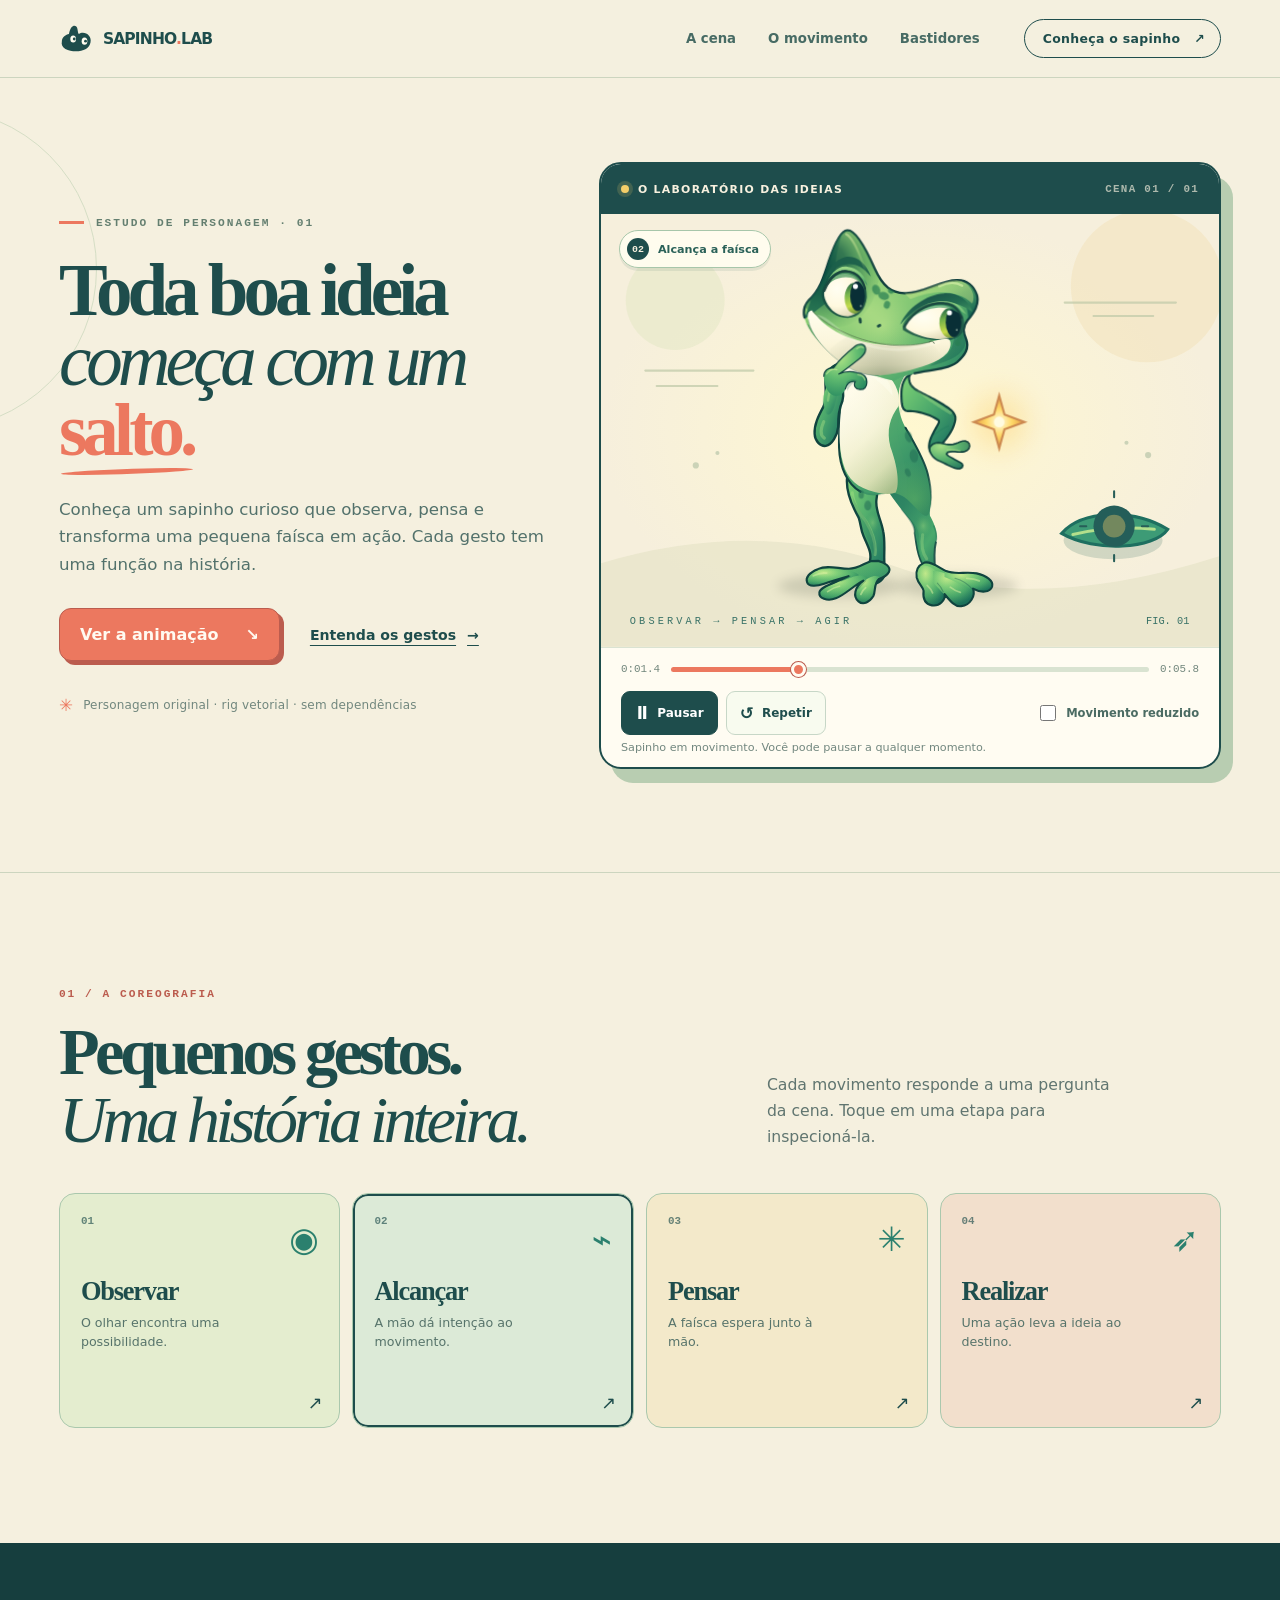
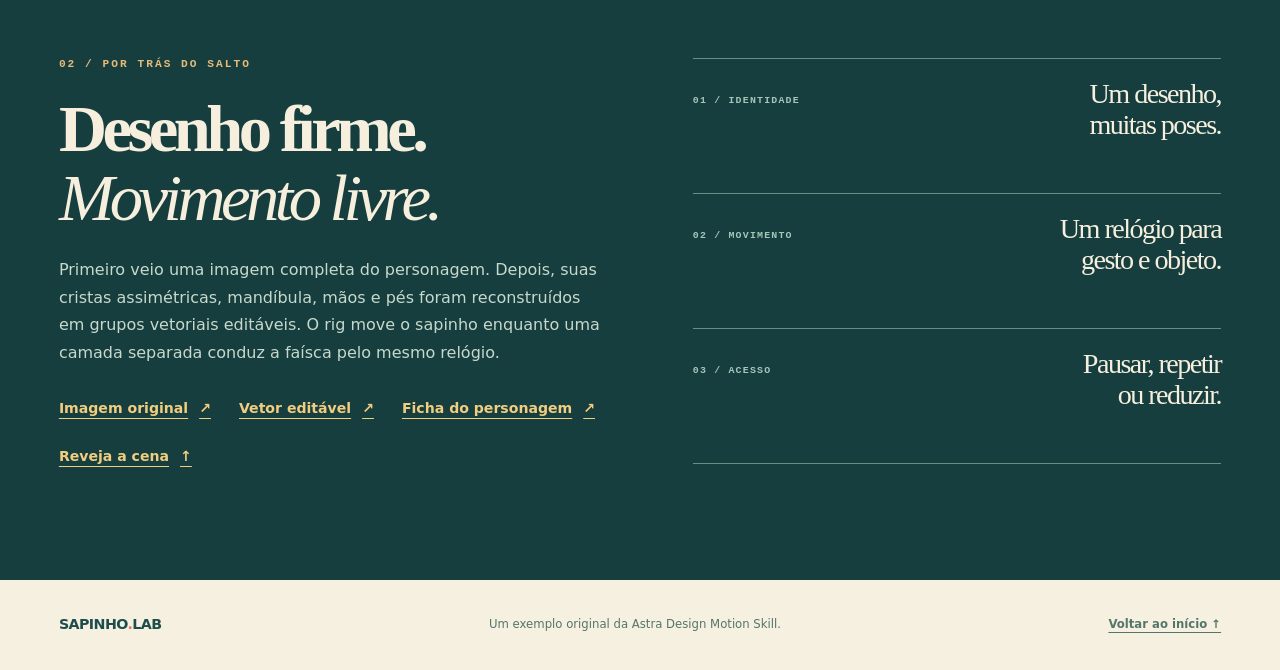
==== commit e1a7c88b: "Refine frog right leg contours and hip transition" ====
--- a/assets/frog-example/index.html
+++ b/assets/frog-example/index.html
@@ -61,6 +61,8 @@
     <linearGradient id="limb-fill" x1="0" y1="0" x2=".94" y2="1"><stop stop-color="#82d575"/><stop offset=".53" stop-color="#49a66b"/><stop offset="1" stop-color="#176d60"/></linearGradient>
     <linearGradient id="right-leg-fill" x1=".1" y1="0" x2=".9" y2="1"><stop stop-color="#277e60"/><stop offset=".28" stop-color="#2e8563"/><stop offset=".72" stop-color="#4aa96c"/><stop offset="1" stop-color="#277a60"/></linearGradient>
     <linearGradient id="right-inner-contour" gradientUnits="userSpaceOnUse" x1="0" y1="690" x2="0" y2="825"><stop stop-color="#10443f" stop-opacity="0"/><stop offset=".58" stop-color="#10443f" stop-opacity=".22"/><stop offset="1" stop-color="#10443f" stop-opacity=".9"/></linearGradient>
+    <linearGradient id="body-right-contour" gradientUnits="userSpaceOnUse" x1="0" y1="535" x2="0" y2="748"><stop stop-color="#10443f"/><stop offset=".55" stop-color="#10443f" stop-opacity=".9"/><stop offset=".78" stop-color="#10443f" stop-opacity=".4"/><stop offset="1" stop-color="#10443f" stop-opacity="0"/></linearGradient>
+    <radialGradient id="right-hip-light" gradientUnits="userSpaceOnUse" cx="586" cy="714" r="100"><stop stop-color="#70bf63" stop-opacity=".5"/><stop offset=".55" stop-color="#6ab862" stop-opacity=".26"/><stop offset="1" stop-color="#6ab862" stop-opacity="0"/></radialGradient>
     <linearGradient id="cream-fill" gradientUnits="userSpaceOnUse" x1="0" y1="238" x2="0" y2="410"><stop stop-color="#fffdec"/><stop offset=".47" stop-color="#fbf5da"/><stop offset=".78" stop-color="#e9e4c4"/><stop offset="1" stop-color="#bec39e"/></linearGradient>
     <linearGradient id="belly-fill" gradientUnits="userSpaceOnUse" x1="392" y1="472" x2="571" y2="640"><stop stop-color="#fffbe9"/><stop offset=".45" stop-color="#f2f0cf"/><stop offset=".79" stop-color="#d4dcae"/><stop offset="1" stop-color="#a9bf8b"/></linearGradient>
     <radialGradient id="eye-fill" cx=".33" cy=".34" r=".84"><stop stop-color="#fffef2"/><stop offset=".5" stop-color="#fff9df"/><stop offset=".82" stop-color="#e5ddbd"/><stop offset="1" stop-color="#a8bc86"/></radialGradient>
@@ -128,9 +130,9 @@
 
   <g id="premium-leg-right" data-pivot-x="577" data-pivot-y="660">
     <path d="M508 680 C522 702 538 723 552 741 C571 764 590 782 586 801 C592 830 592 854 606 878 C616 896 605 909 611 924 C624 943 645 929 641 907 C638 879 635 848 641 824 C649 801 636 776 625 756 C623 726 626 686 606 661Z" fill="url(#right-leg-fill)"/>
-    <path d="M508 690 C522 711 538 728 552 741 C571 764 590 782 586 801 C592 830 592 854 606 878 C616 896 605 909 611 924" fill="none" stroke="url(#right-inner-contour)" stroke-width="4.6" stroke-linecap="round"/>
+    <path d="M552 741 C571 764 590 782 586 801 C592 830 592 854 606 878 C616 896 605 909 611 924" fill="none" stroke="url(#right-inner-contour)" stroke-width="4.2" stroke-linecap="round"/>
     <path d="M641 907 C638 879 635 848 641 824" fill="none" stroke="#10443f" stroke-width="5" stroke-linecap="round" opacity=".85"/>
-    <path d="M641 824 C647 805 639 780 625 756" fill="none" stroke="#125f50" stroke-width="5" stroke-linecap="round" opacity=".42"/>
+    <path d="M641 824 C645 808 640 793 635 782" fill="none" stroke="#125f50" stroke-width="4" stroke-linecap="round" opacity=".32"/>
     <path d="M607 805 Q601 844 618 866" fill="none" stroke="#b5e98c" stroke-width="8" stroke-linecap="round" opacity=".3"/>
     <ellipse cx="608" cy="782" rx="25" ry="34" fill="url(#knee-relief)" opacity=".61"/>
     <path d="M551 742 C575 763 595 783 597 805 C596 835 603 866 615 886 C602 871 590 849 588 819 C586 786 570 764 551 742Z" fill="#0e6456" opacity=".19"/>
@@ -150,9 +152,10 @@
 
   <g id="premium-body" data-pivot-x="511" data-pivot-y="543">
     <path d="M410 343 C392 361 393 393 395 438 C394 484 389 544 391 586 C393 635 413 678 447 697 C467 709 488 706 507 701 C535 693 559 705 578 726 C601 750 617 767 623 748 C632 715 627 682 618 649 C608 610 584 574 560 532 C540 496 538 463 543 433 C547 412 558 395 565 387 C532 378 491 362 459 354 C438 349 419 340 410 343Z" fill="url(#torso-fill)"/>
+    <path d="M410 343 C392 361 393 393 395 438 C394 484 389 544 391 586 C393 635 413 678 447 697 C467 709 488 706 507 701 C535 693 559 705 578 726 C601 750 617 767 623 748 C632 715 627 682 618 649 C608 610 584 574 560 532 C540 496 538 463 543 433 C547 412 558 395 565 387 C532 378 491 362 459 354 C438 349 419 340 410 343Z" fill="url(#right-hip-light)"/>
     <path d="M410 343 C392 361 393 393 395 438 C394 484 389 544 391 586 C393 635 413 678 447 697" fill="none" stroke="#10443f" stroke-width="5.5" stroke-linecap="round" stroke-linejoin="round"/>
-    <path d="M623 748 C632 715 627 682 618 649 C608 610 584 574 560 532" fill="none" stroke="#10443f" stroke-width="5" stroke-linecap="round"/>
-    <path d="M447 696 C469 706 490 706 507 701 C534 693 557 704 578 726" fill="none" stroke="#1d6754" stroke-width="7" stroke-linecap="round" opacity=".22"/>
+    <path d="M623 748 C632 715 627 682 618 649 C608 610 584 574 560 532" fill="none" stroke="url(#body-right-contour)" stroke-width="5" stroke-linecap="round"/>
+    <path d="M447 696 C469 706 490 706 507 701" fill="none" stroke="#1d6754" stroke-width="5" stroke-linecap="round" opacity=".14"/>
     <path d="M406 366 C398 404 402 457 397 491" fill="none" stroke="#b4e88f" stroke-width="10" stroke-linecap="round" opacity=".28"/>
     <path d="M403 348 C427 343 466 356 497 382 C528 408 547 439 542 476 C519 508 511 538 522 582 C541 631 547 677 537 698 C524 704 502 702 483 697 C440 688 413 665 402 626 C388 579 391 526 396 477 C395 415 394 368 403 348Z" fill="url(#belly-fill)"/>
     <path d="M413 379 C444 364 473 374 500 398 C519 416 527 439 526 451 C499 417 453 385 413 379Z" fill="#fffef1" opacity=".38"/>
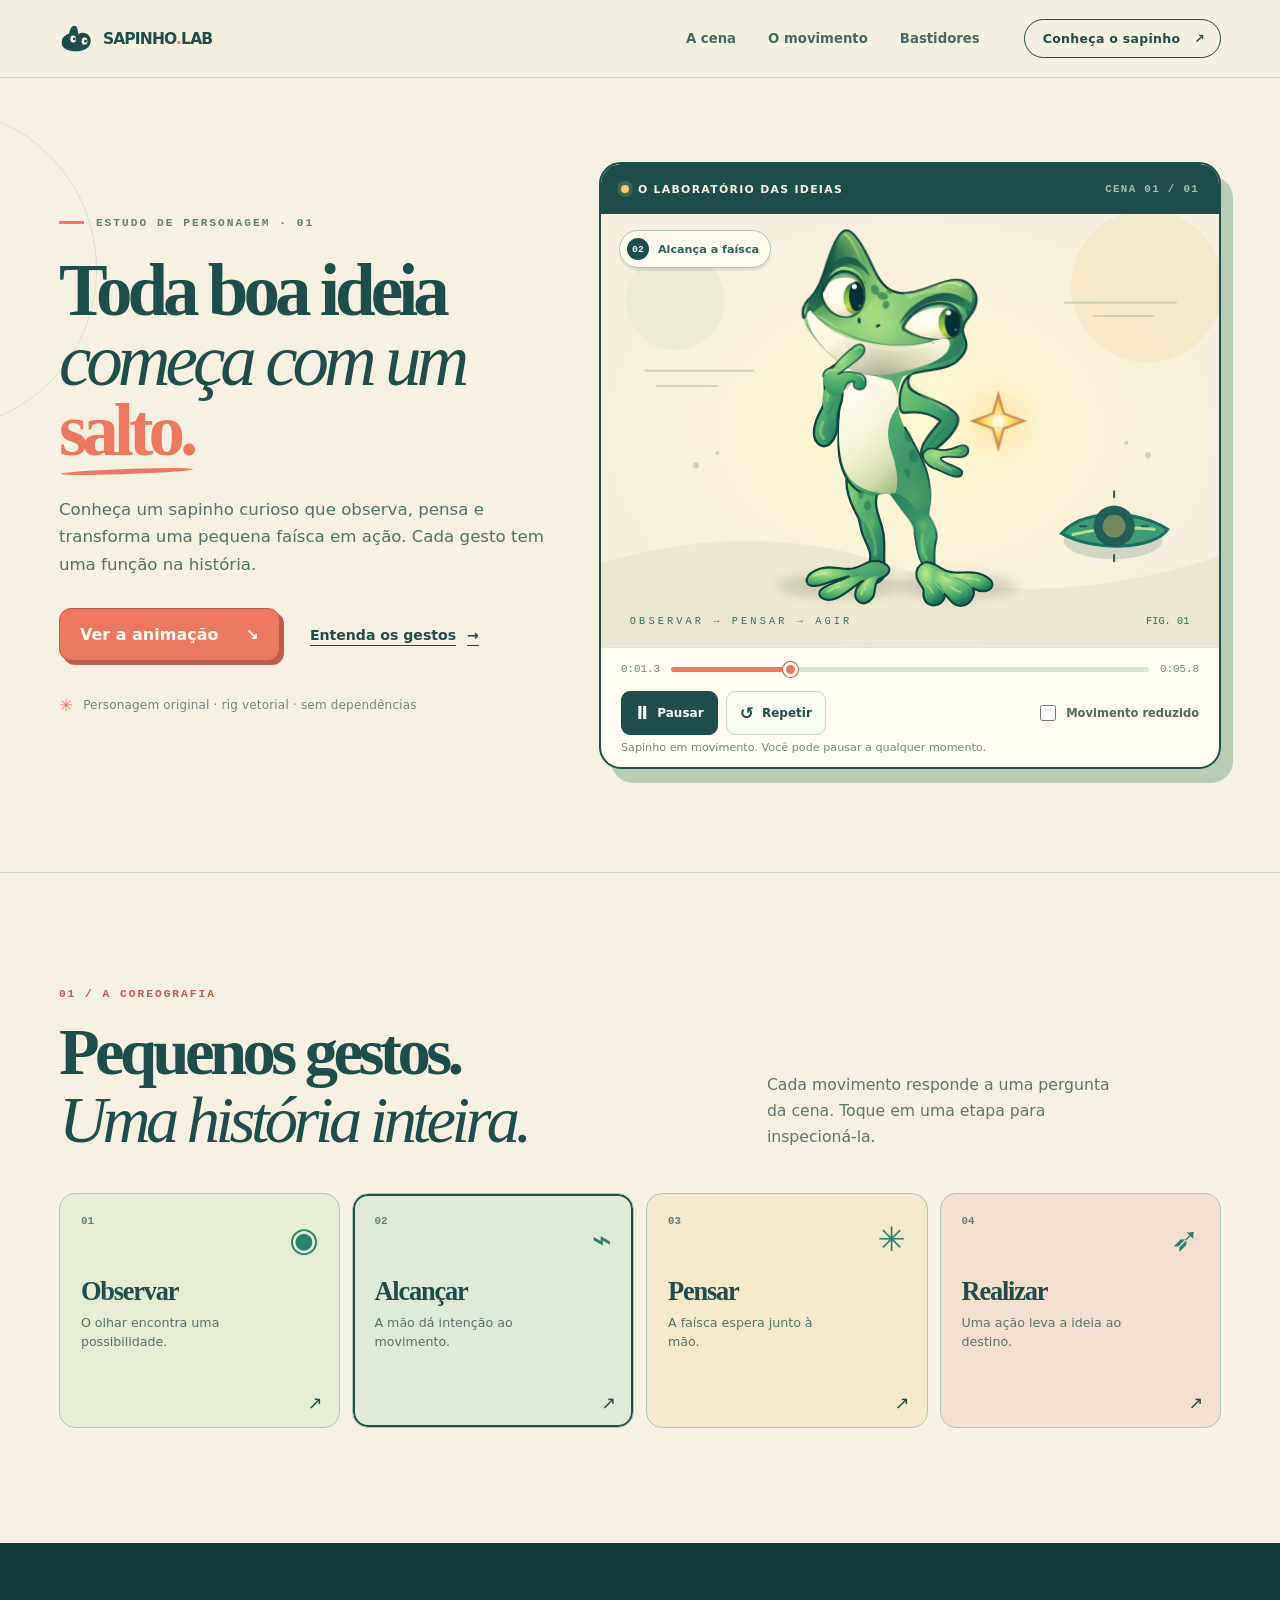
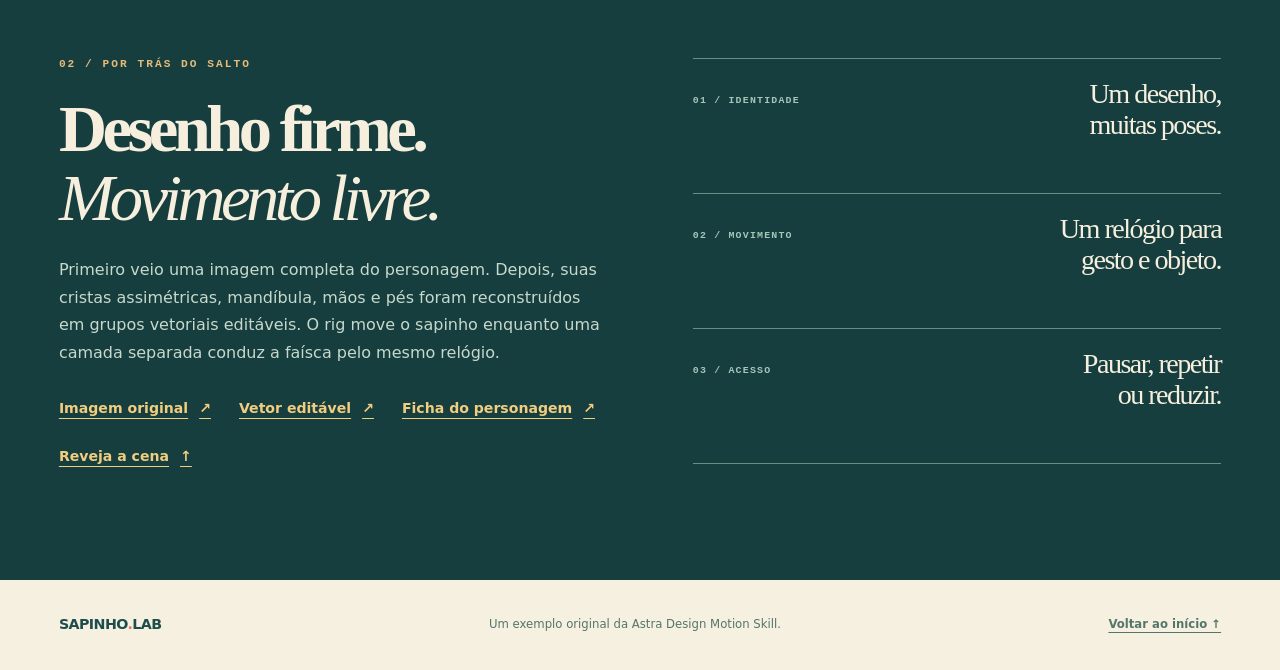
==== commit e79b5ba4: "Restore frog right leg outer contour" ====
--- a/assets/frog-example/index.html
+++ b/assets/frog-example/index.html
@@ -62,6 +62,7 @@
     <linearGradient id="right-leg-fill" x1=".1" y1="0" x2=".9" y2="1"><stop stop-color="#277e60"/><stop offset=".28" stop-color="#2e8563"/><stop offset=".72" stop-color="#4aa96c"/><stop offset="1" stop-color="#277a60"/></linearGradient>
     <linearGradient id="right-inner-contour" gradientUnits="userSpaceOnUse" x1="0" y1="690" x2="0" y2="825"><stop stop-color="#10443f" stop-opacity="0"/><stop offset=".58" stop-color="#10443f" stop-opacity=".22"/><stop offset="1" stop-color="#10443f" stop-opacity=".9"/></linearGradient>
     <linearGradient id="body-right-contour" gradientUnits="userSpaceOnUse" x1="0" y1="535" x2="0" y2="748"><stop stop-color="#10443f"/><stop offset=".55" stop-color="#10443f" stop-opacity=".9"/><stop offset=".78" stop-color="#10443f" stop-opacity=".4"/><stop offset="1" stop-color="#10443f" stop-opacity="0"/></linearGradient>
+    <linearGradient id="right-outer-contour" gradientUnits="userSpaceOnUse" x1="0" y1="756" x2="0" y2="824"><stop stop-color="#10443f" stop-opacity="0"/><stop offset=".35" stop-color="#10443f" stop-opacity=".35"/><stop offset=".72" stop-color="#10443f" stop-opacity=".78"/><stop offset="1" stop-color="#10443f" stop-opacity=".88"/></linearGradient>
     <radialGradient id="right-hip-light" gradientUnits="userSpaceOnUse" cx="586" cy="714" r="100"><stop stop-color="#70bf63" stop-opacity=".5"/><stop offset=".55" stop-color="#6ab862" stop-opacity=".26"/><stop offset="1" stop-color="#6ab862" stop-opacity="0"/></radialGradient>
     <linearGradient id="cream-fill" gradientUnits="userSpaceOnUse" x1="0" y1="238" x2="0" y2="410"><stop stop-color="#fffdec"/><stop offset=".47" stop-color="#fbf5da"/><stop offset=".78" stop-color="#e9e4c4"/><stop offset="1" stop-color="#bec39e"/></linearGradient>
     <linearGradient id="belly-fill" gradientUnits="userSpaceOnUse" x1="392" y1="472" x2="571" y2="640"><stop stop-color="#fffbe9"/><stop offset=".45" stop-color="#f2f0cf"/><stop offset=".79" stop-color="#d4dcae"/><stop offset="1" stop-color="#a9bf8b"/></linearGradient>
@@ -132,7 +133,7 @@
     <path d="M508 680 C522 702 538 723 552 741 C571 764 590 782 586 801 C592 830 592 854 606 878 C616 896 605 909 611 924 C624 943 645 929 641 907 C638 879 635 848 641 824 C649 801 636 776 625 756 C623 726 626 686 606 661Z" fill="url(#right-leg-fill)"/>
     <path d="M552 741 C571 764 590 782 586 801 C592 830 592 854 606 878 C616 896 605 909 611 924" fill="none" stroke="url(#right-inner-contour)" stroke-width="4.2" stroke-linecap="round"/>
     <path d="M641 907 C638 879 635 848 641 824" fill="none" stroke="#10443f" stroke-width="5" stroke-linecap="round" opacity=".85"/>
-    <path d="M641 824 C645 808 640 793 635 782" fill="none" stroke="#125f50" stroke-width="4" stroke-linecap="round" opacity=".32"/>
+    <path d="M625 756 C636 776 649 801 641 824" fill="none" stroke="url(#right-outer-contour)" stroke-width="5" stroke-linecap="round"/>
     <path d="M607 805 Q601 844 618 866" fill="none" stroke="#b5e98c" stroke-width="8" stroke-linecap="round" opacity=".3"/>
     <ellipse cx="608" cy="782" rx="25" ry="34" fill="url(#knee-relief)" opacity=".61"/>
     <path d="M551 742 C575 763 595 783 597 805 C596 835 603 866 615 886 C602 871 590 849 588 819 C586 786 570 764 551 742Z" fill="#0e6456" opacity=".19"/>
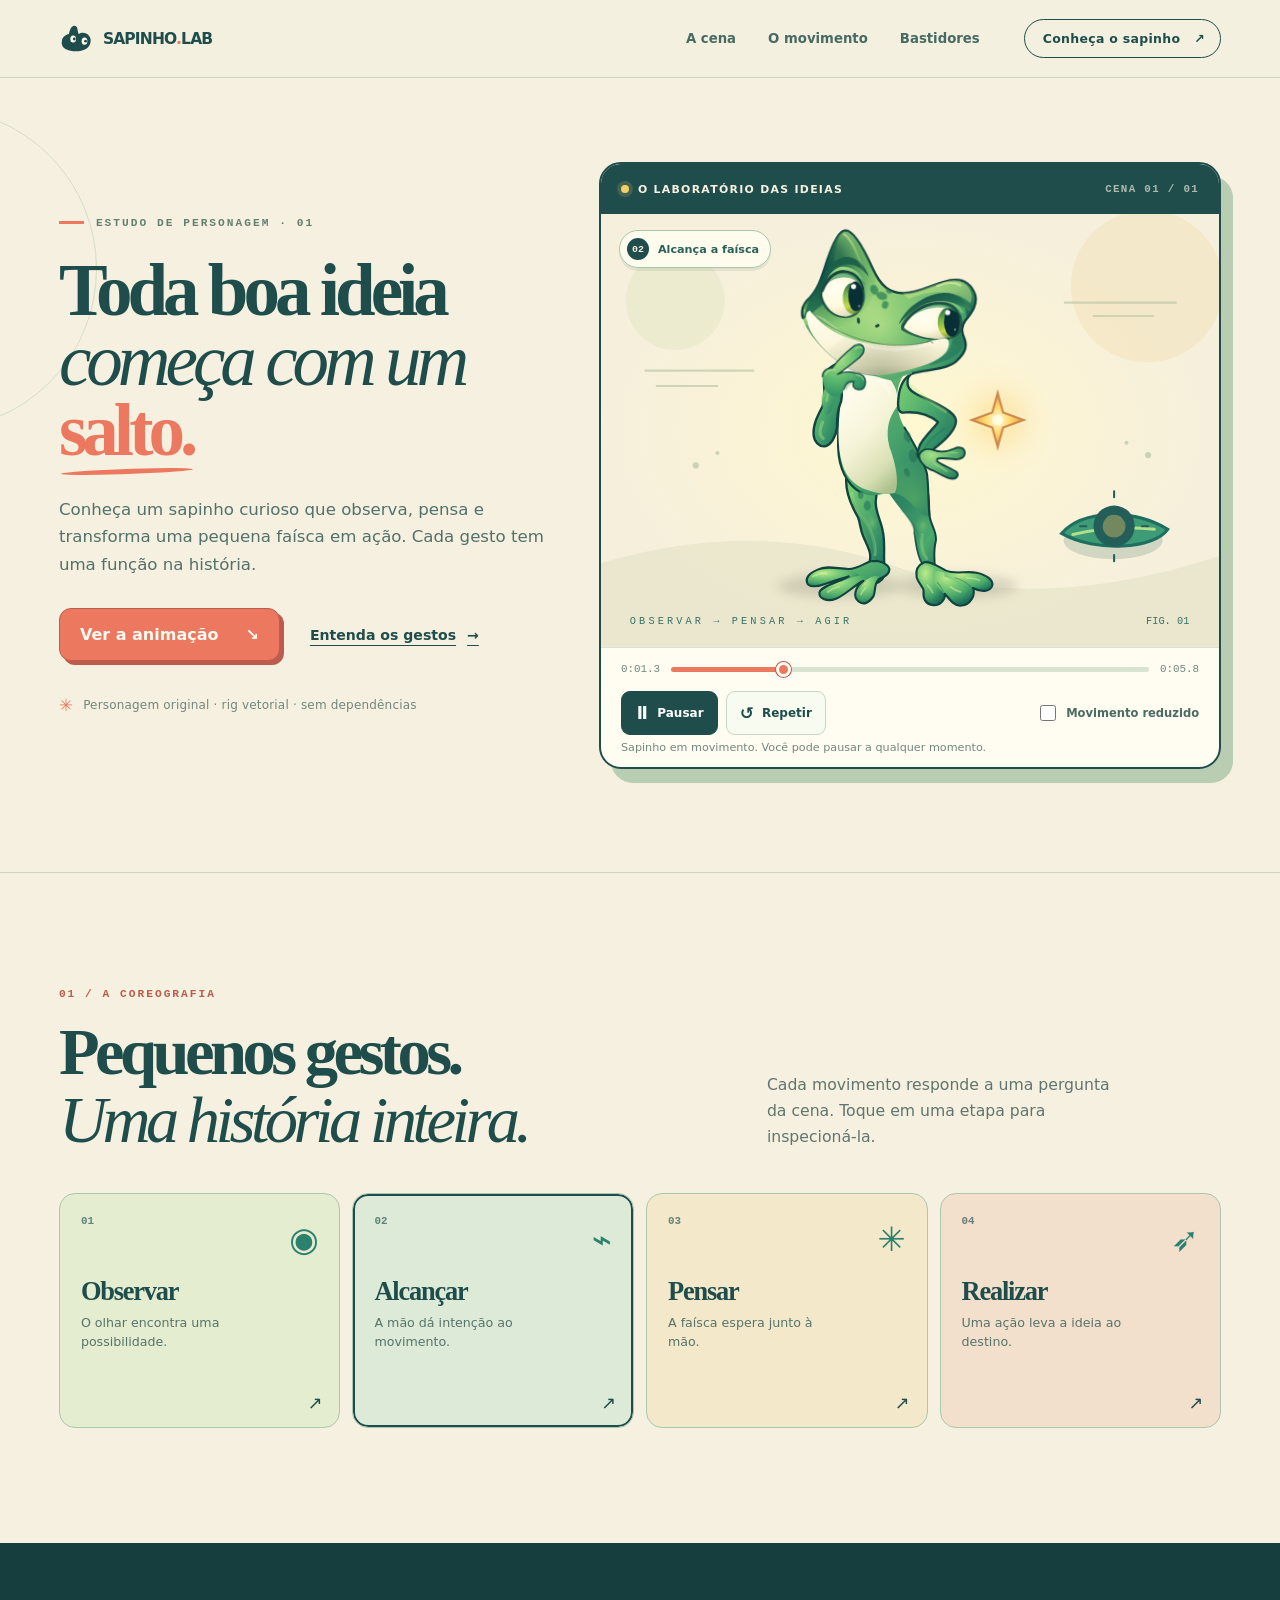
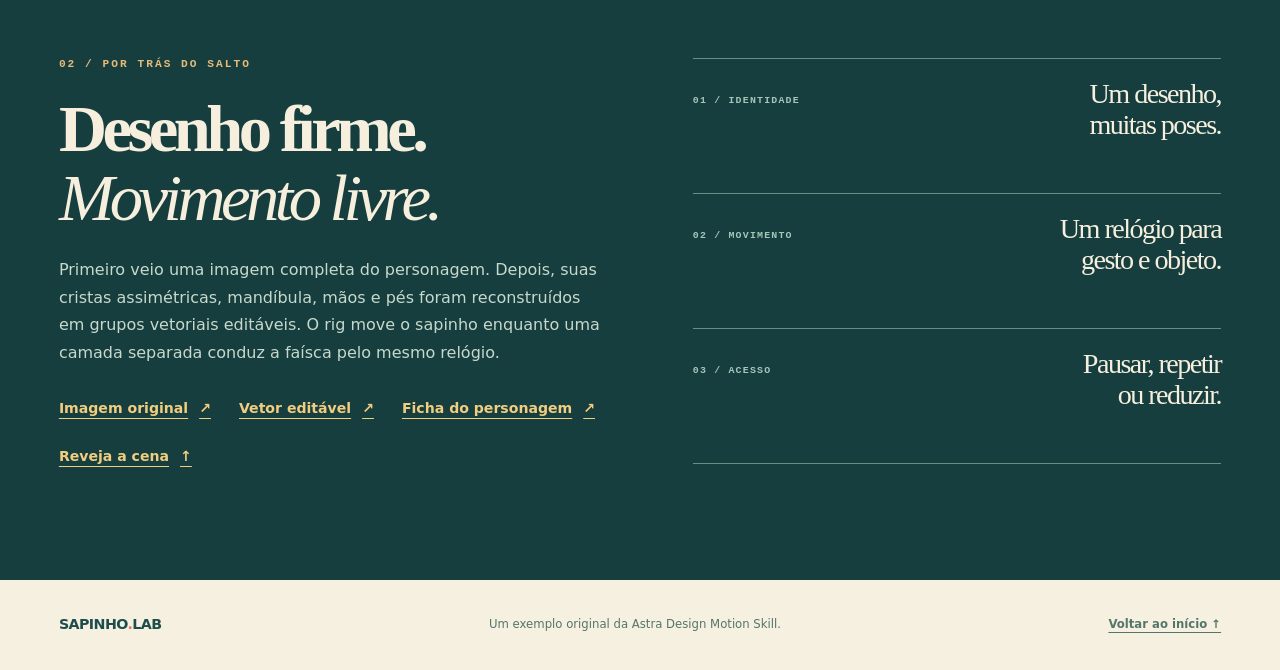
==== commit 141ff71c: "Keep frog right leg contour joined through motion" ====
--- a/assets/frog-example/index.html
+++ b/assets/frog-example/index.html
@@ -61,8 +61,6 @@
     <linearGradient id="limb-fill" x1="0" y1="0" x2=".94" y2="1"><stop stop-color="#82d575"/><stop offset=".53" stop-color="#49a66b"/><stop offset="1" stop-color="#176d60"/></linearGradient>
     <linearGradient id="right-leg-fill" x1=".1" y1="0" x2=".9" y2="1"><stop stop-color="#277e60"/><stop offset=".28" stop-color="#2e8563"/><stop offset=".72" stop-color="#4aa96c"/><stop offset="1" stop-color="#277a60"/></linearGradient>
     <linearGradient id="right-inner-contour" gradientUnits="userSpaceOnUse" x1="0" y1="690" x2="0" y2="825"><stop stop-color="#10443f" stop-opacity="0"/><stop offset=".58" stop-color="#10443f" stop-opacity=".22"/><stop offset="1" stop-color="#10443f" stop-opacity=".9"/></linearGradient>
-    <linearGradient id="body-right-contour" gradientUnits="userSpaceOnUse" x1="0" y1="535" x2="0" y2="748"><stop stop-color="#10443f"/><stop offset=".55" stop-color="#10443f" stop-opacity=".9"/><stop offset=".78" stop-color="#10443f" stop-opacity=".4"/><stop offset="1" stop-color="#10443f" stop-opacity="0"/></linearGradient>
-    <linearGradient id="right-outer-contour" gradientUnits="userSpaceOnUse" x1="0" y1="756" x2="0" y2="824"><stop stop-color="#10443f" stop-opacity="0"/><stop offset=".35" stop-color="#10443f" stop-opacity=".35"/><stop offset=".72" stop-color="#10443f" stop-opacity=".78"/><stop offset="1" stop-color="#10443f" stop-opacity=".88"/></linearGradient>
     <radialGradient id="right-hip-light" gradientUnits="userSpaceOnUse" cx="586" cy="714" r="100"><stop stop-color="#70bf63" stop-opacity=".5"/><stop offset=".55" stop-color="#6ab862" stop-opacity=".26"/><stop offset="1" stop-color="#6ab862" stop-opacity="0"/></radialGradient>
     <linearGradient id="cream-fill" gradientUnits="userSpaceOnUse" x1="0" y1="238" x2="0" y2="410"><stop stop-color="#fffdec"/><stop offset=".47" stop-color="#fbf5da"/><stop offset=".78" stop-color="#e9e4c4"/><stop offset="1" stop-color="#bec39e"/></linearGradient>
     <linearGradient id="belly-fill" gradientUnits="userSpaceOnUse" x1="392" y1="472" x2="571" y2="640"><stop stop-color="#fffbe9"/><stop offset=".45" stop-color="#f2f0cf"/><stop offset=".79" stop-color="#d4dcae"/><stop offset="1" stop-color="#a9bf8b"/></linearGradient>
@@ -129,11 +127,10 @@
     </g>
   </g>
 
-  <g id="premium-leg-right" data-pivot-x="577" data-pivot-y="660">
-    <path d="M508 680 C522 702 538 723 552 741 C571 764 590 782 586 801 C592 830 592 854 606 878 C616 896 605 909 611 924 C624 943 645 929 641 907 C638 879 635 848 641 824 C649 801 636 776 625 756 C623 726 626 686 606 661Z" fill="url(#right-leg-fill)"/>
+  <g id="premium-leg-right" data-pivot-x="625" data-pivot-y="756">
+    <path d="M508 680 C522 702 538 723 552 741 C571 764 590 782 586 801 C592 830 592 854 606 878 C616 896 605 909 611 924 C624 943 645 929 641 907 C638 879 635 848 641 824 C647 801 628 781 625 756 C623 726 626 686 606 661Z" fill="url(#right-leg-fill)"/>
     <path d="M552 741 C571 764 590 782 586 801 C592 830 592 854 606 878 C616 896 605 909 611 924" fill="none" stroke="url(#right-inner-contour)" stroke-width="4.2" stroke-linecap="round"/>
-    <path d="M641 907 C638 879 635 848 641 824" fill="none" stroke="#10443f" stroke-width="5" stroke-linecap="round" opacity=".85"/>
-    <path d="M625 756 C636 776 649 801 641 824" fill="none" stroke="url(#right-outer-contour)" stroke-width="5" stroke-linecap="round"/>
+    <path d="M606 661 C626 686 623 726 625 756 C628 781 647 801 641 824 C635 848 638 879 641 907" fill="none" stroke="#10443f" stroke-width="5" stroke-linecap="round"/>
     <path d="M607 805 Q601 844 618 866" fill="none" stroke="#b5e98c" stroke-width="8" stroke-linecap="round" opacity=".3"/>
     <ellipse cx="608" cy="782" rx="25" ry="34" fill="url(#knee-relief)" opacity=".61"/>
     <path d="M551 742 C575 763 595 783 597 805 C596 835 603 866 615 886 C602 871 590 849 588 819 C586 786 570 764 551 742Z" fill="#0e6456" opacity=".19"/>
@@ -152,10 +149,10 @@
   </g>
 
   <g id="premium-body" data-pivot-x="511" data-pivot-y="543">
-    <path d="M410 343 C392 361 393 393 395 438 C394 484 389 544 391 586 C393 635 413 678 447 697 C467 709 488 706 507 701 C535 693 559 705 578 726 C601 750 617 767 623 748 C632 715 627 682 618 649 C608 610 584 574 560 532 C540 496 538 463 543 433 C547 412 558 395 565 387 C532 378 491 362 459 354 C438 349 419 340 410 343Z" fill="url(#torso-fill)"/>
-    <path d="M410 343 C392 361 393 393 395 438 C394 484 389 544 391 586 C393 635 413 678 447 697 C467 709 488 706 507 701 C535 693 559 705 578 726 C601 750 617 767 623 748 C632 715 627 682 618 649 C608 610 584 574 560 532 C540 496 538 463 543 433 C547 412 558 395 565 387 C532 378 491 362 459 354 C438 349 419 340 410 343Z" fill="url(#right-hip-light)"/>
+    <path d="M410 343 C392 361 393 393 395 438 C394 484 389 544 391 586 C393 635 413 678 447 697 C467 709 488 706 507 701 C535 693 559 705 578 726 C599 747 613 762 625 756 C621 723 623 682 618 649 C608 610 584 574 560 532 C540 496 538 463 543 433 C547 412 558 395 565 387 C532 378 491 362 459 354 C438 349 419 340 410 343Z" fill="url(#torso-fill)"/>
+    <path d="M410 343 C392 361 393 393 395 438 C394 484 389 544 391 586 C393 635 413 678 447 697 C467 709 488 706 507 701 C535 693 559 705 578 726 C599 747 613 762 625 756 C621 723 623 682 618 649 C608 610 584 574 560 532 C540 496 538 463 543 433 C547 412 558 395 565 387 C532 378 491 362 459 354 C438 349 419 340 410 343Z" fill="url(#right-hip-light)"/>
     <path d="M410 343 C392 361 393 393 395 438 C394 484 389 544 391 586 C393 635 413 678 447 697" fill="none" stroke="#10443f" stroke-width="5.5" stroke-linecap="round" stroke-linejoin="round"/>
-    <path d="M623 748 C632 715 627 682 618 649 C608 610 584 574 560 532" fill="none" stroke="url(#body-right-contour)" stroke-width="5" stroke-linecap="round"/>
+    <path d="M625 756 C621 723 623 682 618 649 C608 610 584 574 560 532" fill="none" stroke="#10443f" stroke-width="5.3" stroke-linecap="round"/>
     <path d="M447 696 C469 706 490 706 507 701" fill="none" stroke="#1d6754" stroke-width="5" stroke-linecap="round" opacity=".14"/>
     <path d="M406 366 C398 404 402 457 397 491" fill="none" stroke="#b4e88f" stroke-width="10" stroke-linecap="round" opacity=".28"/>
     <path d="M403 348 C427 343 466 356 497 382 C528 408 547 439 542 476 C519 508 511 538 522 582 C541 631 547 677 537 698 C524 704 502 702 483 697 C440 688 413 665 402 626 C388 579 391 526 396 477 C395 415 394 368 403 348Z" fill="url(#belly-fill)"/>
